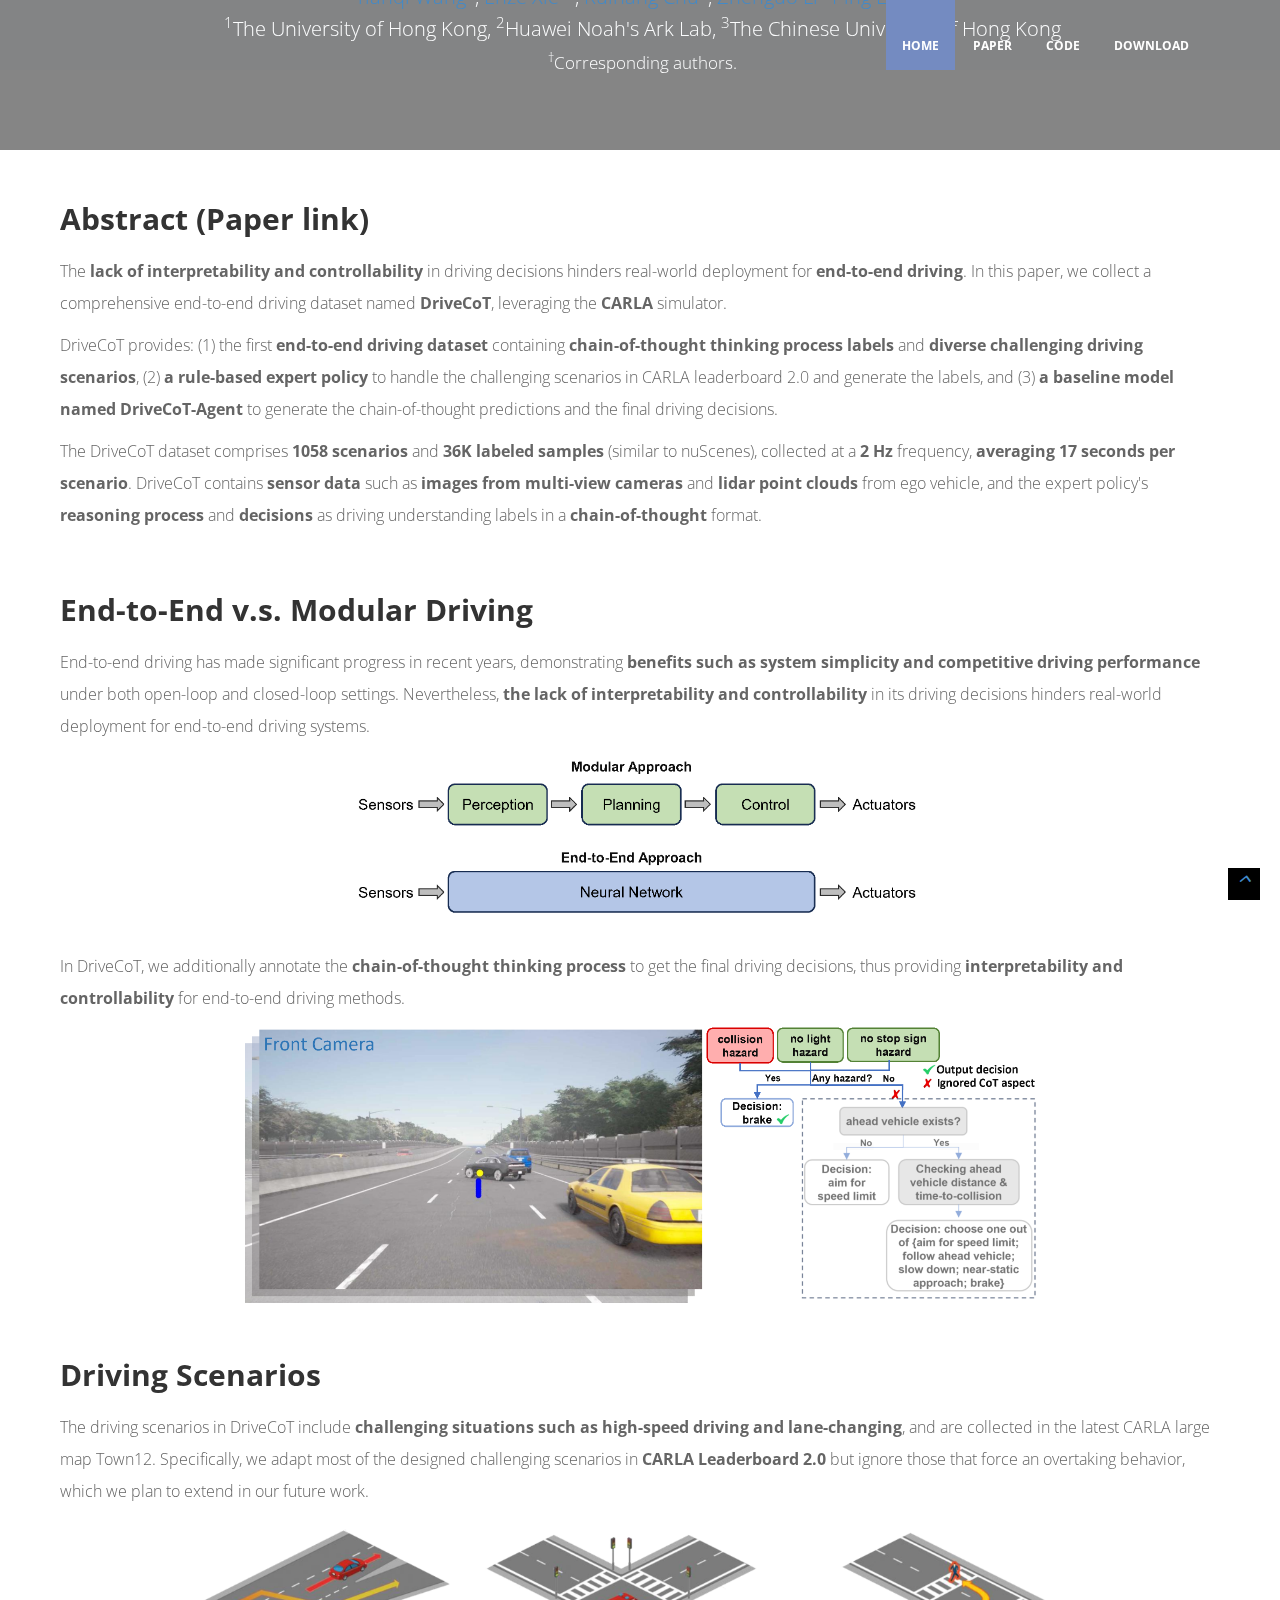
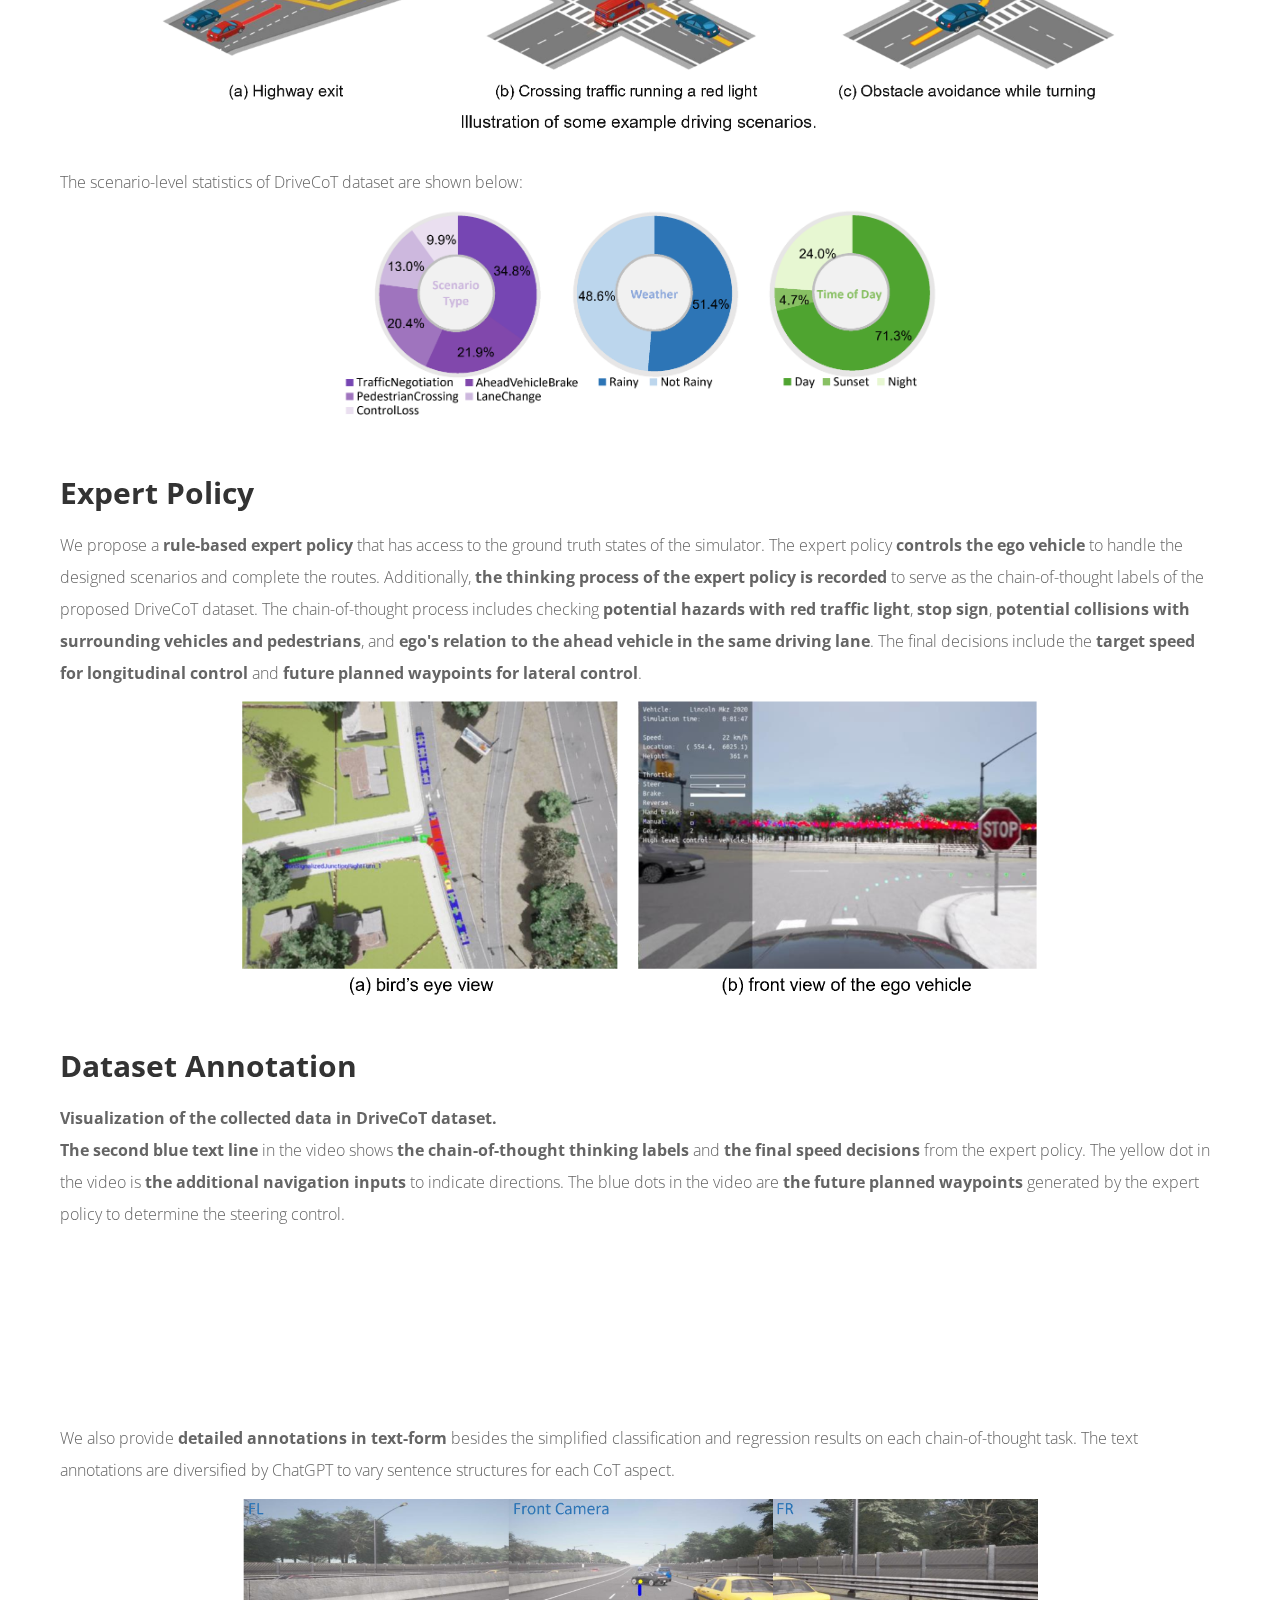
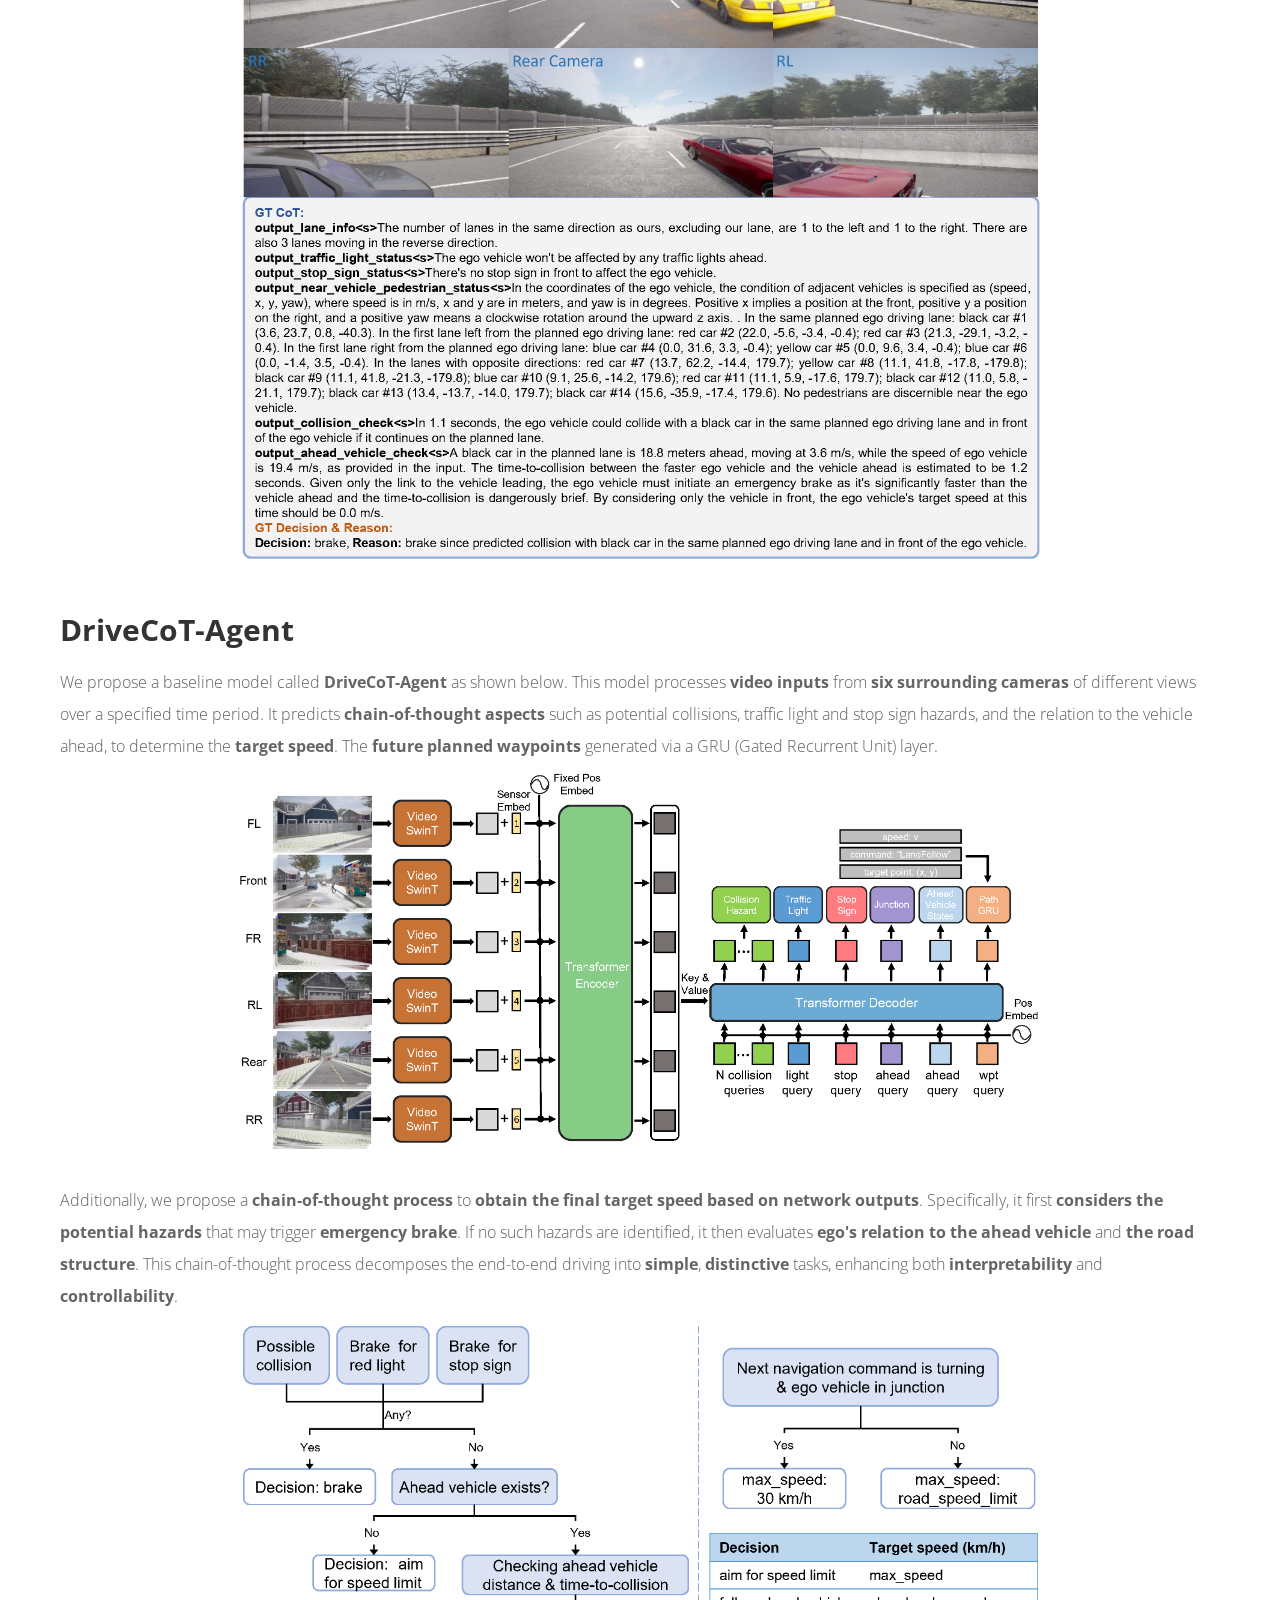
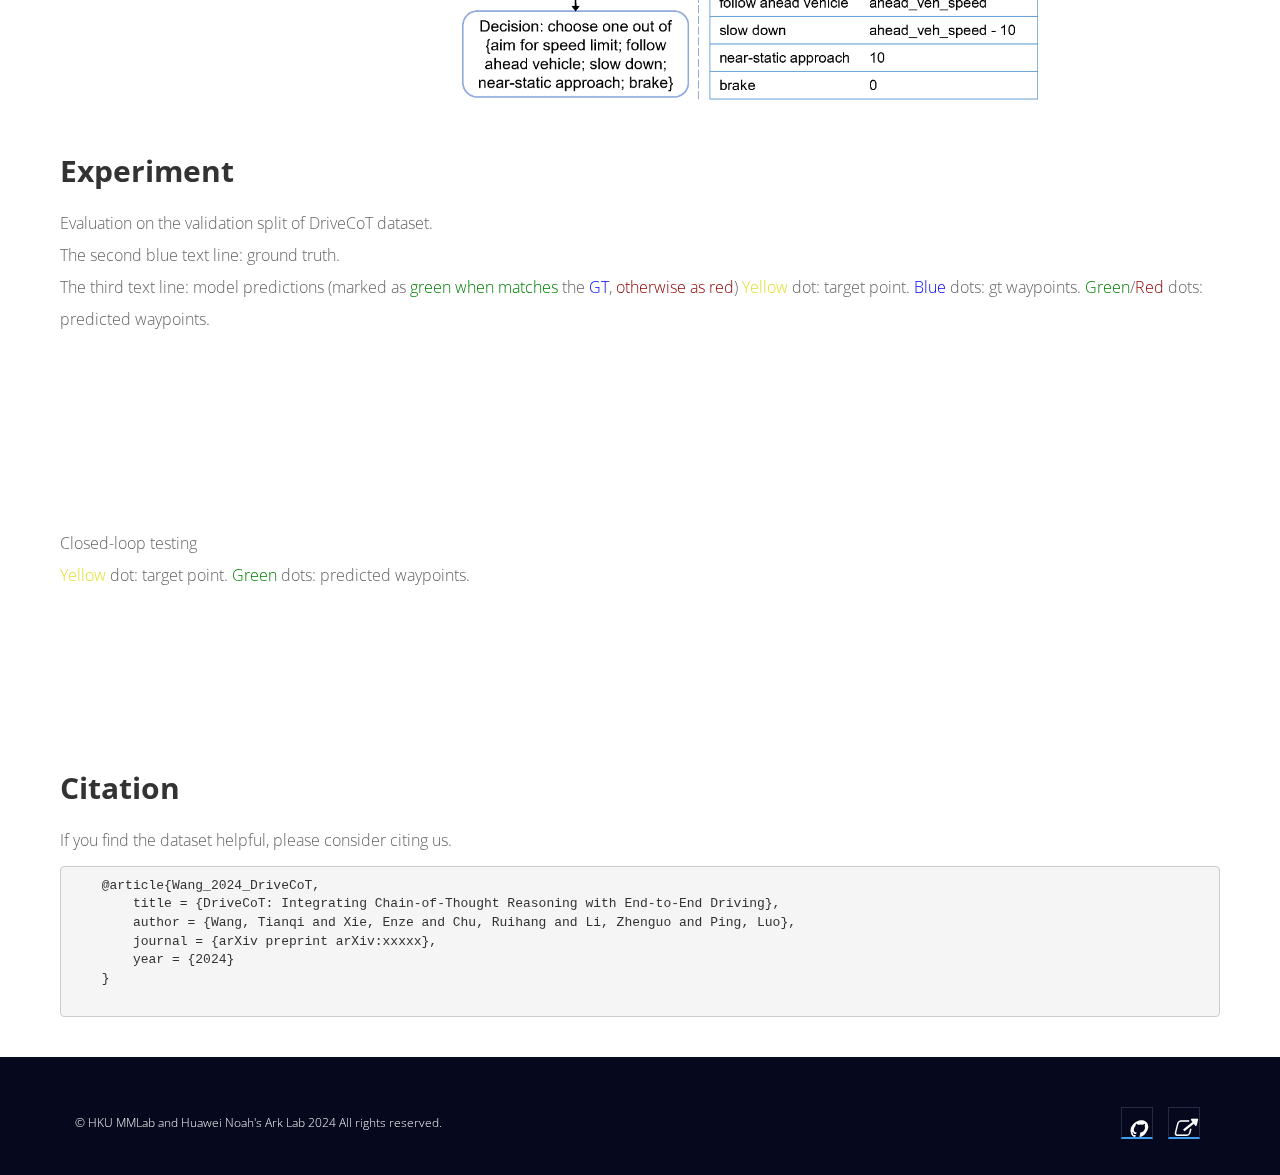
==== index.html @ 64c80f65 "website" ====
<!DOCTYPE html>

<html lang="en">

<head>
    <meta charset="utf-8">

<!--    <title>V2X-Sim</title>-->
    <title>DriveCoT</title>
    <meta content="width=device-width, initial-scale=1.0" name="viewport">
<!--    <meta content="V2X-Sim" name="description">-->
    <meta content="DriveCoT" name="description">
    <meta content="XXXXX" name="author">
    <!-- css -->
    <link href="css/bootstrap.min.css" rel="stylesheet">
    <link href="css/fancybox/jquery.fancybox.css" rel="stylesheet">
    <link href="css/jcarousel.css" rel="stylesheet">
    <link href="css/flexslider.css" rel="stylesheet">
    <link href="js/owl-carousel/owl.carousel.css" rel="stylesheet">
    <link href="css/style.css" rel="stylesheet">
    <!-- HTML5 shim, for IE6-8 support of HTML5 elements -->
    <!--[if lt IE 9]>
      <script src="http://html5shim.googlecode.com/svn/trunk/html5.js"></script>
    <![endif]-->
</head>

<style>
    .flex-caption {
        padding-bottom: 40px; /* Adjust the value as needed */
    }
    .flex-caption p, .flex-caption .author-block {
        margin-bottom: 20px; /* Adjust the value as needed */
    }
</style>

<body>
    <div class="home-page" id="wrapper">
        <!-- start header -->

        <header>
            <div class="navbar navbar-default navbar-static-top">
                <div class="container">
<!--                    <div class="navbar-header">-->
<!--                        <button class="navbar-toggle" data-target=".navbar-collapse" data-toggle="collapse" type="button"><span class="icon-bar"></span> <span class=-->
<!--                        "icon-bar"></span> <span class=-->
<!--                        "icon-bar"></span></button> <a class="navbar-brand" href="index.html"><img alt="logo" src=-->
<!--                        "img/logo-new.png" width="220" >-->
<!--                        &lt;!&ndash;<img alt="logo" src=-->
<!--                        "img/New_York_University-Logo.wine.png" width="250" ><img alt="logo" src=-->
<!--                        "img/SJTU-Logo.png" width="140">&ndash;&gt;-->
<!--                         </a>-->
<!--                    </div>-->

                    <div class="navbar-collapse collapse">
                        <ul class="nav navbar-nav">
                            <li class="active">
                                <a href="index.html">Home</a>
                            </li>
                            <li>
                                <a href="https://arxiv.org/pdf/xxxx.pdf">Paper</a>
                            </li>
                            <li>
                                <a href="https://github.com/tianqi-wang1996/xxx">Code</a>
                            </li>
                            <li>
                                <a href="download.html">Download</a>
                            </li>

                        </ul>
                    </div>
                </div>
            </div>
        </header>
        <!-- end header -->

        <section id="banner">
            <!-- Slider -->
            <div class="flexslider" id="main-slider">
                <ul class="slides">
                    <li>
                        <video loop autoplay muted class="center-full">
                            <source src="img/banner_video.mp4" type="video/mp4">
                                Your browser does not support the video tag.
                        </video>
<!--                        <div class="center-img">-->
<!--                            <img width="50" src="./img/task description.png" alt="A description of your image">-->
<!--                        </div>-->
                        <div class="flex-caption wow fadeInLeft animated" data-wow-animation-name="none">
                            <h3 style="text-transform: none; color: #cae2fc;">DriveCoT</h3>
                            <p> <b> Integrating Chain-of-Thought Reasoning with End-to-End Driving </b> </p>

                            <span class="author-block">
                                <a href="https://scholar.google.com/citations?user=RIfX6LkAAAAJ&hl" target="_blank">Tianqi Wang</a><sup>1</sup>,</span>
                            <span class="author-block">
                                <a href="https://xieenze.github.io/" target="_blank">Enze Xie</a><sup>2†</sup>,
                            </span>
                            <span class="author-block">
                                <a href="https://ruihangchu.com/" target="_blank">Ruihang Chu</a><sup>3</sup>,
                            </span>
                            <span class="author-block">
                                <a href="https://scholar.google.com/citations?user=XboZC1AAAAAJ" target="_blank">Zhenguo
                                    Li</a><sup>2</sup>
                            </span>
                            <span class="author-block">
                                <a href="http://luoping.me/" target="_blank">Ping Luo</a><sup>1†</sup>,
                            </span>
                            <br>

                            <span class="author-block"><sup>1</sup>The University of Hong Kong,</span>
                            <span class="author-block"><sup>2</sup>Huawei Noah's Ark Lab,</span>
                            <span class="author-block"><sup>3</sup>The Chinese University of Hong Kong</span>
                            <span class="eql-cntrb"><small><br><sup>†</sup>Corresponding authors.</small></span>
                        </div>
                    </li>
                </ul>
            </div>
            <!-- end slider -->
        </section>


            <div class="container">
            <div class="row">
                <div class="wow fadeInRight animated" data-wow-animation-name="none">
                    <br>
                    <h2>Abstract (<a href="https://arxiv.org/pdf/2304.01168.pdf" style="color: inherit;">Paper link</a>)</h2>
                    <p style="font-size:16px">
                        The <b>lack of interpretability and controllability</b> in driving decisions hinders real-world deployment for <b>end-to-end driving</b>.
                        In this paper, we collect a comprehensive end-to-end driving dataset named <b>DriveCoT</b>, leveraging the <b>CARLA</b> simulator.
<!--                        It contains <b>sensor data, control decisions, and chain-of-thought labels</b> to indicate the reasoning process.-->
<!--                        We utilize the <b>challenging driving scenarios</b> from the CARLA leaderboard 2.0, which involve high-speed driving and lane-changing,-->
<!--                        and propose a rule-based expert policy to control the vehicle and generate <b>ground truth labels for its reasoning process</b> across-->
<!--                        different driving aspects and the final decisions. In addition, we propose a baseline model called <b>DriveCoT-Agent</b>,-->
<!--                        trained on our dataset, to generate chain-of-thought predictions and final decisions.-->
<!--                        The trained model exhibits strong performance in both open-loop and closed-loop evaluations, demonstrating the effectiveness of our proposed dataset.-->
                    </p>
                    <p style="font-size:16px">
                        DriveCoT provides: (1) the first <b>end-to-end driving dataset</b> containing <b>chain-of-thought thinking process labels</b> and <b>diverse challenging driving scenarios</b>,
                        (2) <b>a rule-based expert policy</b> to handle the challenging scenarios in CARLA leaderboard 2.0 and generate the labels,
                        and (3) <b>a baseline model named DriveCoT-Agent</b> to generate the chain-of-thought predictions and the final driving decisions.
                    </p>

                    <p style="font-size:16px">
                    The DriveCoT dataset comprises <b>1058 scenarios</b> and <b>36K labeled samples</b> (similar to nuScenes), collected at a <b>2 Hz</b> frequency, <b>averaging 17 seconds per scenario</b>.
                    DriveCoT contains <b>sensor data</b> such as <b>images from multi-view cameras</b> and <b>lidar point clouds</b> from ego vehicle, and the expert policy's <b>reasoning process</b> and <b>decisions</b> as driving understanding labels in a <b>chain-of-thought</b> format.
                    </p>
                    <br>
                    <h2>End-to-End v.s. Modular Driving</h2>
                    <p style="font-size:16px">
<!--                        End-to-End Driving: <br>-->
<!--                        Pros: system simplicity and competitive driving performance;-->
<!--                        Cons: lack of interpretability and controllability<br>-->
<!--                        Thus hinder its real-world deployment.-->
                        End-to-end driving has made significant progress in recent years, demonstrating <b>benefits such as system simplicity
                        and competitive driving performance</b> under both open-loop and closed-loop settings.
                        Nevertheless, <b>the lack of interpretability and controllability</b> in its driving decisions hinders real-world deployment for end-to-end driving systems.
                    </p>
                    <div class="center-img">
                            <img width="700" src="./img/e2e_vs_modular.png" alt="A description of your image">
                    </div>

                    <br>
                    <p style="font-size:16px">
                        In DriveCoT, we additionally annotate the <b>chain-of-thought thinking process</b> to get the final driving decisions,
                        thus providing <b>interpretability and controllability</b> for end-to-end driving methods.
                    </p>
                    <div class="center-img">
                            <img width="800" src="./img/task description.png" alt="A description of your image">
                    </div>

                    <br>
                    <h2>Driving Scenarios</h2>
                    <p style="font-size:16px">
                        The driving scenarios in DriveCoT include <b>challenging situations such as high-speed driving and lane-changing</b>,
                        and are collected in the latest CARLA large map Town12.
                        Specifically, we adapt most of the designed challenging scenarios in <b>CARLA Leaderboard 2.0</b>
                        but ignore those that force an overtaking behavior, which we plan to extend in our future work.
                    </p>
                    <div class="center-img">
                            <img width="1000" src="./img/sceario_type.png" alt="A description of your image">
                    </div>
                    <br>
                    <p style="font-size:16px">
                        The scenario-level statistics of DriveCoT dataset are shown below:
                    </p>
                    <div class="center-img">
                            <img width="600" src="./img/stats_scene.png" alt="A description of your image">
                    </div>

                    <br>
                    <h2>Expert Policy</h2>
                    <p style="font-size:16px">
                        We propose a <b>rule-based expert policy</b> that has access to the ground truth states of the simulator.
                        The expert policy <b>controls the ego vehicle</b> to handle the designed scenarios and complete the routes.
                        Additionally, <b>the thinking process of the expert policy is recorded</b> to serve as the chain-of-thought labels of
                        the proposed DriveCoT dataset. The chain-of-thought process includes checking <b>potential hazards with red traffic light</b>, <b>stop sign</b>,
                        <b>potential collisions with surrounding vehicles and pedestrians</b>, and <b>ego's relation to the ahead vehicle in the same driving lane</b>.
                        The final decisions include the <b>target speed for longitudinal control</b> and <b>future planned waypoints for lateral control</b>.
                    </p>
                    <div class="center-img">
                            <img width="800" src="./img/supple_expert_collision.png" alt="A description of your image">
                    </div>

                    <br>
                    <h2>Dataset Annotation</h2>
                    <p style="font-size:16px">
                        <b>Visualization of the collected data in DriveCoT dataset.</b>
                        <br>
                        <b>The second blue text line</b> in the video shows <b>the chain-of-thought thinking labels</b> and <b>the final speed decisions</b> from the expert policy.
                        The yellow dot in the video is <b>the additional navigation inputs</b> to indicate directions.
                        The blue dots in the  video are <b>the future planned waypoints</b> generated by the expert policy to determine the steering control.
                    </p>
                    <video loop autoplay muted class="center-full" style="width: 90%;">
                            <source src="img/expert_policy_vis.mp4" type="video/mp4">
                                Your browser does not support the video tag.
                    </video>
                    <br>
                    <p style="font-size:16px">
                        We also provide <b>detailed annotations in text-form</b> besides the simplified classification and regression results on each chain-of-thought task.
                        The text annotations are diversified by ChatGPT to vary sentence structures for each CoT aspect.
                    </p>
                    <div class="center-img">
                            <img width="800" src="./img/supple_text_annotation_full.png" alt="A description of your image">
                    </div>

                    <br>
                    <h2>DriveCoT-Agent</h2>
                    <p style="font-size:16px">
                        We propose a baseline model called <b>DriveCoT-Agent</b> as shown below.
                        This model processes <b>video inputs</b> from <b>six surrounding cameras</b> of different views over a specified time period.
                        It predicts <b>chain-of-thought aspects</b> such as potential collisions, traffic light and stop sign hazards,
                        and the relation to the vehicle ahead, to determine the <b>target speed</b>. The <b>future planned waypoints</b> generated via a GRU (Gated Recurrent Unit) layer.
                    </p>
                    <div class="center-img">
                            <img width="800" src="./img/model.png" alt="A description of your image">
                    </div>
                    <br>
                    <p style="font-size:16px">
                        Additionally, we propose a <b>chain-of-thought process</b> to <b>obtain the final target speed based on network outputs</b>.
                        Specifically, it first <b>considers the potential hazards</b> that may trigger <b>emergency brake</b>.
                        If no such hazards are identified, it then evaluates <b>ego's relation to the ahead vehicle</b> and <b>the road structure</b>.
                        This chain-of-thought process decomposes the end-to-end driving into <b>simple</b>, <b>distinctive</b> tasks, enhancing both
                        <b>interpretability</b> and <b>controllability</b>.
                    </p>
                    <div class="center-img">
                            <img width="800" src="./img/CoT.png" alt="A description of your image">
                    </div>

                    <br>
                    <h2>Experiment</h2>
                    <p style="font-size:16px">
                        Evaluation on the validation split of DriveCoT dataset.<br>
                        The second blue text line: ground truth.<br>
                        The third text line: model predictions (marked as <span style="color: green;">green when matches</span>
                        the <span style="color: blue;">GT</span>, <span style="color: darkred;">otherwise as red</span>)
                        <span style="color: #e3e032;">Yellow</span> dot: target point. <span style="color: blue;">Blue</span> dots: gt waypoints.
                        <span style="color: green;">Green</span>/<span style="color: darkred;">Red</span> dots: predicted waypoints.
                    </p>
                    <video loop autoplay muted class="center-full" style="width: 90%;">
                            <source src="img/open_loop.mp4" type="video/mp4">
                                Your browser does not support the video tag.
                    </video>
                    <br>
                    <p style="font-size:16px">
                        Closed-loop testing <br>
                        <span style="color: #e3e032;">Yellow</span> dot: target point. <span style="color: green;">Green</span> dots: predicted waypoints.
                    </p>
                    <video loop autoplay muted class="center-full" style="width: 95%;">
                            <source width="400" src="img/closed_loop.mp4" type="video/mp4">
                                Your browser does not support the video tag.
                    </video>



                
                    <h2>Citation</h2>
                    <p style="font-size:16px"> If you find the dataset helpful, please consider citing us.</p>
                    <pre>
    @article{Wang_2024_DriveCoT,
        title = {DriveCoT: Integrating Chain-of-Thought Reasoning with End-to-End Driving},
        author = {Wang, Tianqi and Xie, Enze and Chu, Ruihang and Li, Zhenguo and Ping, Luo},
        journal = {arXiv preprint arXiv:xxxxx},
        year = {2024}
    }
                    </pre>

                </div>
                </div>
            </div>


<!--        <section class="hero-text">-->
<!--                <div class="container">-->
<!--                    <div class="row">-->
<!--                        <div class="about wow fadeInRight animated">-->
<!--                            <h2 style="color: white;">Motion Showcase</h2>-->
<!--                            <div class="center-img">-->
<!--                                <img width="1200" src="./img/motion_case/motion_case1.jpg" alt="A description of your image">-->
<!--                        </div>-->
<!--                        </div>-->

<!--                    </div>-->
<!--                </div>-->
<!--        </section>-->



        </div>





    <footer>
        <div id="sub-footer">
            <div class="container">
                <div class="row">
                    <div class="col-lg-6">
                        <div class="copyright">
                            <p><span>&copy; HKU MMLab and Huawei Noah's Ark Lab 2024 All rights reserved.
                                </span> </p>
                        </div>
                    </div>


                    <div class="col-lg-6">
                        <ul class="social-network">
                            <li>
                                <a class="fa fa-github" data-placement="top" href="https://github.com/tianqi-wang1996/DriveCoT/" style="font-style: italic" title="GitHub">
                                </a>
                            </li>
                            <li>
                                <a class="fa fa-external-link" data-placement="top" href="http://luoping.me/" style="font-style: italic" title="Lab Website"></a>
                            </li>

                        </ul>
                    </div>
                </div>
            </div>
        </div>
    </footer>


    <a class="scrollup fa fa-angle-up active" href="#" style="font-style: italic"></a>
    <!-- javascript
    ================================================== -->
    <!-- Placed at the end of the document so the pages load faster -->
    <script src="js/jquery.js"></script>
    <script src="js/jquery.easing.1.3.js"></script>
    <script src="js/bootstrap.min.js"></script>
    <script src="js/jquery.fancybox.pack.js"></script>
    <script src="js/jquery.fancybox-media.js"></script>
    <script src="js/portfolio/jquery.quicksand.js"></script>
    <script src="js/portfolio/setting.js"></script>
    <script src="js/jquery.flexslider.js"></script>
    <script src="js/animate.js"></script>
    <script src="js/custom.js"></script>
    <script src="js/owl-carousel/owl.carousel.js"></script>
</body>

</html>
---- css/jcarousel.css ----
No Content: https://github.com/DriveCoT/DriveCoT.github.io/css/jcarousel.css
---- css/style.css ----
/*
Author URI: http://webthemez.com/
Note: Licence under Creative Commons Attribution 3.0  
-------------------------------------------------------*/

@import url('http://fonts.googleapis.com/css?family=Noto+Serif:400,400italic,700|Open+Sans:400,600,700');
@import url('font-awesome.css');
@import url('animate.css');
body {
    font-family: 'Open Sans', Arial, sans-serif;
    font-size: 20px;
    font-weight: 300;
    line-height: 1.6em;
    color: #656565;
}

:root {
  --bkg-color: #748BC1; /* define variable */
}
/*:root {*/
/*  --bkg-color: var(--bkg-color); !* define variable *!*/
/*}*/

a:active {
    outline: 0;
}

.clear {
    clear: both;
}

h1,
h2,
h3,
h4,
h5,
h6 {
    font-family: 'Open Sans', Arial, sans-serif;
    font-weight: 700;
    line-height: 1.1em;
    color: #333;
    margin-bottom: 20px;
}

.container {
    padding: 0 20px 0 20px;
    position: relative;
}

#wrapper {
    width: 100%;
    margin: 0;
    padding: 0;
}

.row,
.row-fluid {
    margin-bottom: 30px;
}

.row .row,
.row-fluid .row-fluid {
    margin-bottom: 30px;
}

.row.nomargin,
.row-fluid.nomargin {
    margin-bottom: 0;
}

.row.first-row {
  margin-bottom: 40px; /* Increase the margin as needed */
}

.row.nomargin.align-items-center {
  display: flex !important;
  align-items: center !important;
  justify-content: center !important;
}

img.img-polaroid {
    margin: 0 0 20px 0;
}

.img-box {
    max-width: 100%;
}

.limiter {
    width: 100%;
    margin: 0 auto;
}

.container-table100 {
    width: 100%;
    min-height: 0vh;
    /*background: #c850c0;
background: -webkit-linear-gradient(45deg, #4158d0, #c850c0);
background: -o-linear-gradient(45deg, #4158d0, #c850c0);
background: -moz-linear-gradient(45deg, #4158d0, #c850c0);
background: linear-gradient(45deg, #4158d0, #c850c0);*/
    display: -webkit-box;
    display: -webkit-flex;
    display: -moz-box;
    display: -ms-flexbox;
    display: flex;
    align-items: center;
    justify-content: center;
    flex-wrap: wrap;
    padding: 33px 30px;
}

.wrap-table100 {
    width: 1170px;
}

table {
    border-spacing: 1;
    border-collapse: collapse;
    background: white;
    border-radius: 10px;
    overflow: hidden;
    width: 100%;
    margin: 0 auto;
    position: relative;
}

table * {
    position: relative;
}

table td,
table th {
    padding-left: 8px;
}

table thead tr {
    height: 60px;
    background: #06091D;
}

table tbody tr {
    height: 50px;
}

table tbody tr:last-child {
    border: 0;
}

table td,
table th {
    text-align: left;
}

table td.l,
table th.l {
    text-align: right;
}

table td.c,
table th.c {
    text-align: center;
}

table td.r,
table th.r {
    text-align: center;
}

.table100-head th {
    font-family: OpenSans-Regular;
    font-size: 18px;
    color: #fff;
    line-height: 1.2;
    font-weight: unset;
}

tbody tr:nth-child(even) {
    background-color: #f5f5f5;
}

tbody tr {
    font-family: OpenSans-Regular;
    font-size: 15px;
    color: #808080;
    line-height: 1.2;
    font-weight: unset;
}

tbody tr:hover {
    color: #555555;
    background-color: #f5f5f5;
    cursor: pointer;
}

.column1 {
    width: 260px;
    padding-left: 40px;
}

.column2 {
    width: 160px;
}

.column3 {
    width: 245px;
}

.column4 {
    width: 110px;
    text-align: right;
}

.column5 {
    width: 170px;
    text-align: right;
}

.column6 {
    width: 222px;
    text-align: right;
    padding-right: 62px;
}

figcaption {
    background-color: white;
    color: black;
    font-style: italic;
    font-size: 16px;
    padding: 2px;
    text-align: center;
}

.image {
    display: block;
    width: 100%;
    height: auto;
}

/*.frame {*/
/*    height: 120px;*/
/*    !*can be anything*!*/
/*    width: 120px;*/
/*    !*can be anything*!*/
/*    display: inline-block;*/
/*    vertical-align: top;*/
/*    !*not required*!*/
/*    position: relative;*/
/*}*/
.frame {
    height: 110px;
    /*can be anything*/
    width: 110px;
    /*can be anything*/
    display: inline-block;
    vertical-align: top;
    /*not required*/
    position: relative;
}

.frame-s {
    height: 180px;
    /*can be anything*/
    width: 180px;
    /*can be anything*/
    display: inline-block;
    vertical-align: top;
    /*not required*/
    position: relative;
    object-fit: contain;
}

.frame-r {
    height: 180px;
    /*height: 155px;*/
    /*can be anything*/
    width: 275px;
    /*can be anything*/
    display: inline-block;
    vertical-align: top;
    /*not required*/
    position: relative;
}

/*.frame-r2 {*/
/*    !*height: 180px;*!*/
/*    height: 155px;*/
/*    !*can be anything*!*/
/*    width: 275px;*/
/*    !*can be anything*!*/
/*    display: inline-block;*/
/*    vertical-align: top;*/
/*    !*not required*!*/
/*    position: relative;*/
/*}*/

.frame-r2 {
    /*height: 180px;*/
    height: 171px;
    /*can be anything*/
    width: 303px;
    /*can be anything*/
    display: inline-block;
    vertical-align: top;
    /*not required*/
    position: relative;
}

.frame-l {
    height: 160px;
    /*can be anything*/
    width: 203px;
    /*can be anything*/
    display: inline-block;
    vertical-align: top;
    /*not required*/
    position: relative;
}

.frame-h {
    height: 160px;
    /*can be anything*/
    width: 160px;
    /*can be anything*/
    display: inline-block;
    vertical-align: top;
    /*not required*/
    position: relative;
}

.frame div {
    position: absolute;
    bottom: 0;
    right: 0;
    background: black;
    color: white;
    /*margin-bottom: 0px;*/
    margin-bottom: 0px;
    font-family: sans-serif;
    font-size: 16px;
    opacity: 0;
    visibility: hidden;
    -webkit-transition: visibility 0s, opacity 0.5s linear;
    transition: visibility 0s, opacity 0.5s linear;
}

.frame-l div {
    position: absolute;
    bottom: 0;
    right: 0;
    background: black;
    color: white;
    margin-bottom: 0px;
    font-family: sans-serif;
    font-size: 16px;
    opacity: 0;
    visibility: hidden;
    -webkit-transition: visibility 0s, opacity 0.5s linear;
    transition: visibility 0s, opacity 0.5s linear;
}

.frame-r div {
    position: absolute;
    bottom: 0;
    right: 0;
    background: black;
    color: white;
    /*margin-bottom: 0px;*/
    margin-bottom: 0px;
    font-family: sans-serif;
    font-size: 16px;
    opacity: 0;
    visibility: hidden;
    -webkit-transition: visibility 0s, opacity 0.5s linear;
    transition: visibility 0s, opacity 0.5s linear;
}

.frame-r2 div {
    position: absolute;
    bottom: 0;
    right: 0;
    background: black;
    color: white;
    /*margin-bottom: 0px;*/
    margin-bottom: 0px;
    font-family: sans-serif;
    font-size: 16px;
    opacity: 0;
    visibility: hidden;
    -webkit-transition: visibility 0s, opacity 0.5s linear;
    transition: visibility 0s, opacity 0.5s linear;
}

.frame-h div {
    position: absolute;
    bottom: 0;
    right: 0;
    background: black;
    color: white;
    margin-bottom: 0px;
    font-family: sans-serif;
    font-size: 16px;
    opacity: 0;
    visibility: hidden;
    -webkit-transition: visibility 0s, opacity 0.5s linear;
    transition: visibility 0s, opacity 0.5s linear;
}

/* Hover on Parent Container */

.frame:hover,
.frame-r:hover {
    cursor: pointer;
}

.frame-r2:hover {
    cursor: pointer;
}

/* Hover on Parent Container */

.frame-l:hover {
    cursor: pointer;
}

.frame-h:hover {
    cursor: pointer;
}

.frame span {
    font-family: arial, sans-serif;
    position: absolute;
    bottom: 0;
    left: 0;
    right: 0;
    text-align: center;
    color: white;
    background: rgba(0, 0, 0, 0.4);
    font-size: 16px;
}

.frame:hover div {
    width: 120px;
    text-align: center;
    height: 30px;
    font-size: 14px;
    /*padding: 1px 1px 1px 1px;*/
    visibility: visible;
    opacity: 0.6;
}

.frame-l:hover div {
    width: 203px;
    text-align: center;
    height: 30px;
    visibility: visible;
    font-size: 14px;
    opacity: 0.6;
    /*bottom: 22.5px;*/
    /*bottom: 0px;*/
    border-bottom-left-radius: 10px;
    border-bottom-right-radius: 10px;
}

.frame-h:hover div {
    width: 160px;
    text-align: center;
    height: 30px;
    font-size: 14px;
    visibility: visible;
    opacity: 0.6;
    bottom: 0px;
    border-bottom-left-radius: 10px;
    border-bottom-right-radius: 10px;
}

.frame-r:hover div {
    width: 275px;
    text-align: center;
    height: 30px;
    font-size: 14px;
    visibility: visible;
    opacity: 0.6;
    /*bottom: 12.5px;*/
    border-bottom-left-radius: 10px;
    border-bottom-right-radius: 10px;
}

.frame-r2:hover div {
    width: 303px;
    text-align: center;
    height: 30px;
    font-size: 14px;
    visibility: visible;
    opacity: 0.6;
    /*bottom: 12.5px;*/
    border-bottom-left-radius: 10px;
    border-bottom-right-radius: 10px;
}

.img-valign {
    max-height: 100%;
    max-width: 100%;
    width: auto;
    height: auto;
    position: absolute;
    top: 0;
    bottom: 0;
    left: 0;
    right: 0;
    margin: auto;
}

.img-valign-shadow {
    max-height: 100%;
    max-width: 100%;
    width: auto;
    height: auto;
    position: absolute;
    top: 0;
    bottom: 0;
    left: 0;
    right: 0;
    margin: auto;
    box-shadow: 0 0 20px #ccc;
    border-radius: 10px;
}

ul.no-bullets {
    list-style-type: none;
    /* Remove bullets */
    padding: 0;
    /* Remove padding */
    margin: 0;
    /* Remove margins */
}

/* Three image containers (use 25% for four, and 50% for two, etc) */

.column {
    float: left;
    width: 25.00%;
    padding: 20px;
}

.column-big {
    float: left;
    width: 33.33%;
    padding: 20px;
}

.column-center {
    display: inline-block;
    text-align: center;
    width: 25%;
    padding: 20px;
    box-sizing: border-box;
}

.column-one {
    float: top;
    width: 80%;
    padding: 0px;
}

.column-three {
    float: left;
    width: 33.33%;
    padding: 0px;
}

/* Four image containers (use 25% for four, and 50% for two, etc) */

.column-four {
    float: left;
    width: 25%;
    padding: 0px;
    /*added*/
}

.column-five {
    float: left;
    width: 20%;
    padding: 0px;
}

/* Two image containers (use 25% for four, and 50% for two, etc) */

.column-two {
    float: left;
    width: 50%;
    height: 160px;
    /*width: 275px;*/
    padding: 0px;
}

.column-large {
    float: left;
    width: 70%;
    padding: 0px;
}

/*.column-two {*/
/*    display: inline-block;*/
/*    text-align: center;*/
/*    width: 40%;*/
/*    padding: 0px;*/
/*}*/

.center {
    display: block;
    margin-left: auto;
    margin-right: auto;
    width: 50%;
}

.center-eight {
    display: block;
    margin-left: auto;
    margin-right: auto;
    width: 80%;
}

.center-full {
    display: block;
    margin-left: auto;
    margin-right: auto;
    width: 100%;
}

/* Clear floats after image containers */

.row::after {
    content: "";
    clear: both;
    display: table;
    /*added to center align*/
    justify-content: center;
}

.center-video {
  text-align: center;
  /*  */
  max-width: 100%;
  display: flex;
  justify-content: center;
}

.center-img {
  text-align: center;

}


.column-new {
    float: left;
    width: 50%;
}

/* Clear floats after the columns */

.row:after {
    content: "";
    display: table;
    clear: both;
}

/*  Header
==================================== */

header .navbar {
    margin-bottom: 0;
}

.navbar-default {
    border: none;
}

.navbar-brand {
    /*color: #222;*/
    color: var(--bkg-color);
    text-transform: uppercase;
    font-size: 24px;
    font-weight: 700;
    line-height: 1em;
    letter-spacing: -1px;
    margin-top: 20px;
    padding: 0 0 0 15px;
}

.navbar-default .navbar-brand {
    /*color: var(--bkg-color);*/
    color: var(--bkg-color);
}

header .navbar-collapse ul.navbar-nav {
    float: right;
    margin-right: 0;
}

header .navbar {
    min-height: 70px;
    padding: 18px 0;
    background: rgba(0, 0, 0, 0.28);
}

.home-page header .navbar-default {
    background: rgba(0, 50, 142, 0.01);
    position: absolute;
    width: 100%;
}

header .nav li a:hover,
header .nav li a:focus,
header .nav li.active a,
header .nav li.active a:hover,
header .nav li a.dropdown-toggle:hover,
header .nav li a.dropdown-toggle:focus,
header .nav li.active ul.dropdown-menu li a:hover,
header .nav li.active ul.dropdown-menu li.active a {
    -webkit-transition: all .3s ease;
    -moz-transition: all .3s ease;
    -ms-transition: all .3s ease;
    -o-transition: all .3s ease;
    transition: all .3s ease;
}

header .navbar-default .navbar-nav>.open>a,
header .navbar-default .navbar-nav>.open>a:hover,
header .navbar-default .navbar-nav>.open>a:focus {
    -webkit-transition: all .3s ease;
    -moz-transition: all .3s ease;
    -ms-transition: all .3s ease;
    -o-transition: all .3s ease;
    transition: all .3s ease;
}

header .navbar {
    min-height: 70px;
    padding: 0;
}

header .navbar-nav>li {
    padding-bottom: 0;
    padding-top: 0;
}

header .navbar-nav>li>a {
    padding-bottom: 6px;
    padding-top: 5px;
    margin-left: 2px;
    line-height: 30px;
    font-weight: 700;
    -webkit-transition: all .3s ease;
    -moz-transition: all .3s ease;
    -ms-transition: all .3s ease;
    -o-transition: all .3s ease;
    transition: all .3s ease;
}

.dropdown-menu li a:hover {
    color: #fff !important;
}

header .nav .caret {
    border-bottom-color: #f5f5f5;
    border-top-color: #f5f5f5;
}

.navbar-default .navbar-nav>.active>a,
.navbar-default .navbar-nav>.active>a:hover,
.navbar-default .navbar-nav>.active>a:focus {
    background-color: #fff;
}

.navbar-default .navbar-nav>.open>a,
.navbar-default .navbar-nav>.open>a:hover,
.navbar-default .navbar-nav>.open>a:focus {
    background-color: #fff;
}

.dropdown-menu {
    box-shadow: none;
    border-radius: 0;
    border: none;
}

.dropdown-menu li:last-child {
    padding-bottom: 0 !important;
    margin-bottom: 0;
}

header .nav li .dropdown-menu {
    padding: 0;
}

header .nav li .dropdown-menu li a {
    line-height: 28px;
    padding: 3px 12px;
}

/* --- menu --- */

header .navigation {
    float: right;
}

header ul.nav li {
    border: none;
    margin: 0;
}

header ul.nav li a {
    font-size: 12px;
    border: none;
    font-weight: 700;
    text-transform: uppercase;
}

header ul.nav li ul li a {
    font-size: 12px;
    border: none;
    font-weight: 300;
    text-transform: uppercase;
}

.navbar .nav>li>a {
    color: #FFF;
    text-shadow: none;
    border: 1px solid rgba(255, 255, 255, 0) !important;
    padding: 30px 15px 8px;
}

.navbar .nav a:hover {
    background: none;
}

.navbar .nav>.active>a,
.navbar .nav>.active>a:hover {
    background: none;
    font-weight: 700;
}

.navbar .nav>.active>a:active,
.navbar .nav>.active>a:focus {
    background: none;
    outline: 0;
    font-weight: 700;
}

.navbar .nav li .dropdown-menu {
    z-index: 2000;
}

header ul.nav li ul {
    margin-top: 1px;
}

header ul.nav li ul li ul {
    margin: 1px 0 0 1px;
}

.dropdown-menu .dropdown i {
    position: absolute;
    right: 0;
    margin-top: 3px;
    padding-left: 20px;
}

.navbar .nav>li>.dropdown-menu:before {
    display: inline-block;
    border-right: none;
    border-bottom: none;
    border-left: none;
    border-bottom-color: none;
    content: none;
}

.navbar-default .navbar-nav>.active>a,
.navbar-default .navbar-nav>.active>a:hover,
.navbar-default .navbar-nav>.active>a:focus {
    color: #FFFFFF;
    /*color to change*/
    /*background: var(--bkg-color);*/
    background: var(--bkg-color);
}

.navbar-default .navbar-nav>li>a:hover,
.navbar-default .navbar-nav>li>a:focus {
    /*color to change*/
    /*color: var(--bkg-color);*/
    color: var(--bkg-color);
    background-color: transparent;
}

ul.nav li.dropdown a {
    z-index: 1000;
    display: block;
}

select.selectmenu {
    display: none;
}

.pageTitle {
    color: #fff;
    margin: 30px 0 3px;
    display: inline-block;
}

#banner {
    width: 100%;
    background: #000;
    position: relative;
    margin: 0;
    padding: 0;
}

/*  Sliders
==================================== */

/* --- flexslider --- */

#main-slider:before {
    content: '';
    width: 100%;
    height: 100%;
    background: rgba(0, 0, 0, 0.48);
    z-index: 1;
    position: absolute;
}

.flex-direction-nav a {
    display: none;
}

.flexslider {
    padding: 0;
    background: #fff;
    position: relative;
    zoom: 1;
}

.flex-direction-nav .flex-prev {
    left: 0px;
}

.flex-direction-nav .flex-next {
    right: 0px;
}

.flex-caption {
    zoom: 1;
    /*bottom: 198px;*/
    bottom: 100px;
    background-color: transparent;
    /*background: rgba(255, 0, 0, .8);*/
    color: #fff;
    margin: 0;
    padding: 25px 25px 25px 30px;
    position: absolute;
    left: 0;
    text-align: center;
    margin: 0 auto;
    right: 0px;
    display: inline-block;
    bottom: 21%;
}

.flex-caption h3 {
    /*color to change*/
    /*color: var(--bkg-color);*/
    color: var(--bkg-color);
    letter-spacing: 1px;
    margin-bottom: 8px;
    text-transform: uppercase;
    font-size: 120px;
    text-shadow: 2px 2px 5px #000000;
    ;
}

.flex-caption p {
    margin: 12px 0 18px;
    font-size: 40px;
    text-shadow: 2px 2px 5px #000000;
    ;
}



.skill-home {
    margin-bottom: 50px;
}

.tab {
    text-indent: 40px
}

.c1 {
    border: #ed5441 1px solid;
    background: #ed5441;
}

.c2 {
    border: #a477bf 1px solid;
    background: #a477bf;
}

.c3 {
    border: #57068c 1px solid;
    background: var(--bkg-color);
}

.c4 {
    border: #57068c 1px solid;
    background: var(--bkg-color);
}

.skill-home .icons {
    padding: 30px 0 0 0;
    width: 94px;
    height: 94px;
    color: #fff;
    font-size: 42px;
    font-size: 38px;
    text-align: center;
    -ms-border-radius: 50%;
    -moz-border-radius: 50%;
    -webkit-border-radius: 50%;
    border-radius: 0;
    display: inline-table;
    border: 1px solid #E5E5E5;
    background: transparent;
    color: var(--bkg-color);
    border-bottom: 4px solid var(--bkg-color);
    font-style: normal !important;
}

.skill-home h2 {
    padding-top: 20px;
    font-size: 36px;
    font-weight: 700;
}

.testimonial-solid {
    padding: 50px 0 60px 0;
    margin: 0 0 0 0;
    background: #F0F0F0;
    text-align: center;
}

.testi-icon-area {
    text-align: center;
    position: absolute;
    top: -84px;
    margin: 0 auto;
    width: 100%;
}

.testi-icon-area .quote {
    padding: 15px 0 0 0;
    margin: 0 0 0 0;
    background: #ffffff;
    text-align: center;
    color: var(--bkg-color);
    display: inline-table;
    width: 70px;
    height: 70px;
    -ms-border-radius: 50%;
    -moz-border-radius: 50%;
    -webkit-border-radius: 50%;
    border-radius: 50%;
    font-size: 42px;
    border: 1px solid var(--bkg-color);
    display: none;
}

.testi-icon-area .carousel-inner {
    margin: 20px 0;
}

.carousel-indicators {
    bottom: -30px;
}

.text-center img {
    margin: auto;
    width: 100%;
}

.aboutUs {
    padding: 40px 0;
    background: #F2F2F2;
}

img.img-center {
    margin: 0 auto;
    display: block;
    max-width: 100%;
}

/* Testimonial
----------------------------------*/

.testimonial-area {
    padding: 0 0 0 0;
    margin: 0;
    background: url(../img/low-poly01.jpg) fixed center center;
    background-size: cover;
    -webkit-background-size: cover;
    -moz-background-size: cover;
    -ms-background-size: cover;
}

.testimonial-solid p {
    color: #000000;
    font-size: 16px;
    line-height: 30px;
    font-style: italic;
}

section.hero-text {
    /*color to change*/
    /*background: var(--bkg-color);*/
    background: var(--bkg-color);
    padding: 50px 0 50px 0;
    color: #fff;
}

section.hero-text h1 {
    color: #fff;
}

/* Clients
------------------------------------ */

#clients {
    padding: 0;
}

#clients .client .img {
    height: 76px;
    width: 138px;
    cursor: pointer;
    -webkit-transition: box-shadow .1s linear;
    -moz-transition: box-shadow .1s linear;
    transition: box-shadow .1s linear;
}

#clients .client .img:hover {
    cursor: pointer;
    /*box-shadow: 0px 0px 2px 0px rgb(155, 155, 155);*/
    border-radius: 8px;
}

#clients .client .client1 {
    background: url("../img/client1.png") 0 -75px;
}

#clients .client .client1:hover {
    background-position: 1px 0px;
}

#clients .client .client2 {
    background: url("../img/client2.png") 0 -75px;
}

#clients .client .client2:hover {
    background-position: -1px 0px;
}

#clients .client .client3 {
    background: url("../img/client3.png") 0 -76px;
}

#clients .client .client3:hover {
    background-position: 0px 0px;
}

/* Content
==================================== */

#content {
    position: relative;
    background: #fff;
    padding: 50px 0 0px 0;
}

#content img {
    max-width: 100%;
    height: auto;
    display: inline-table;
    border: 1px solid #C8C8C8;
    background: transparent;
    /*color: var(--bkg-color);*/
    /*border-bottom: 3px solid var(--bkg-color);*/
    color: var(--bkg-color);
    border-bottom: 3px solid var(--bkg-color);
}

.cta-text {
    text-align: center;
    margin-top: 10px;
}

.big-cta .cta {
    margin-top: 10px;
}

.box {
    width: 100%;
}

.box-gray {
    background: #f8f8f8;
    padding: 20px 20px 30px;
}

.box-gray h4,
.box-gray i {
    margin-bottom: 20px;
}

.box-bottom {
    padding: 20px 0;
    text-align: center;
}

.box-bottom a {
    color: #fff;
    font-weight: 700;
}

.box-bottom a:hover {
    color: #eee;
    text-decoration: none;
}

/* Bottom
==================================== */

#bottom {
    background: #fcfcfc;
    padding: 50px 0 0;
}

/* twitter */

#twitter-wrapper {
    text-align: center;
    width: 70%;
    margin: 0 auto;
}

#twitter em {
    font-style: normal;
    font-size: 13px;
}

#twitter em.twitterTime a {
    font-weight: 600;
}

#twitter ul {
    padding: 0;
    list-style: none;
}

#twitter ul li {
    font-size: 20px;
    line-height: 1.6em;
    font-weight: 300;
    margin-bottom: 20px;
    position: relative;
    word-break: break-word;
}

/* page headline
==================================== */

#inner-headline {
    /*color to change*/
    /*background: var(--bkg-color);*/
    background: var(--bkg-color);
    position: relative;
    margin: 0;
    padding: 0;
    color: var(--bkg-color);
}

#inner-headline h2.pageTitle {
    color: #FFFFFF;
    padding: 5px 0;
    display: block;
}

/* --- breadcrumbs --- */

#inner-headline ul.breadcrumb {
    margin: 40px 0;
    float: left;
}

#inner-headline ul.breadcrumb li {
    margin-bottom: 0;
    padding-bottom: 0;
}

#inner-headline ul.breadcrumb li {
    font-size: 13px;
    color: #fff;
}

#inner-headline ul.breadcrumb li i {
    color: #dedede;
}

#inner-headline ul.breadcrumb li a {
    color: #fff;
}

ul.breadcrumb li a:hover {
    text-decoration: none;
}

/*-------Contact---------*/

.contact input {
    background: #fff;
    border: solid 1px #ddd;
    color: #000;
    padding: 15px 30px;
    margin-right: 3%;
    margin-bottom: 30px;
    outline: none;
}

.contact.noMarr input {
    margin-right: 0px;
}

.contact textarea {
    background: #fff;
    color: #000;
    border: solid 1px #ddd;
    padding: 15px 30px;
    margin-bottom: 40px;
    outline: none;
    height: 150px;
}

.contact .submit {
    background: var(--bkg-color);
    color: #fff;
    font-size: 16px;
    font-weight: 400;
    text-align: center;
    margin: 0px;
    border: none !important;
    border-radius: 0;
    float: left;
}

.contact .submit:hover {
    background: #8c55b2;
}

.done {
    display: none;
}

.error input,
input.error,
.error textarea,
textarea.error {
    background-color: #ffffff;
    border: 1px solid red !Important;
    -webkit-transition: border linear 0.2s, box-shadow linear 0.2s;
    -moz-transition: border linear 0.2s, box-shadow linear 0.2s;
    -o-transition: border linear 0.2s, box-shadow linear 0.2s;
    transition: border linear 0.2s, box-shadow linear 0.2s;
}

/* --- search form --- */

.search {
    float: right;
    margin: 35px 0 0;
    padding-bottom: 0;
}

#inner-headline form.input-append {
    margin: 0;
    padding: 0;
}

/*  Portfolio
================================ */

.work-nav #filters {
    margin: 0;
    padding: 0;
    list-style: none;
}

.work-nav #filters li {
    margin: 0 10px 30px 0;
    padding: 0;
    float: left;
}

.work-nav #filters li a {
    color: #7F8289;
    font-size: 16px;
    display: block;
}

.work-nav #filters li a:hover {}

.work-nav #filters li a.selected {
    color: #DE5E60;
}

#thumbs {
    margin: 0;
    padding: 0;
}

#thumbs li {
    list-style-type: none;
}

.item-thumbs {
    position: relative;
    overflow: hidden;
    margin-bottom: 30px;
    cursor: pointer;
}

.item-thumbs a+img {
    width: 100%;
}

.item-thumbs .hover-wrap {
    position: absolute;
    display: block;
    width: 100%;
    height: 100%;
    opacity: 0;
    filter: alpha(opacity=0);
    -webkit-transition: all 450ms ease-out 0s;
    -moz-transition: all 450ms ease-out 0s;
    -o-transition: all 450ms ease-out 0s;
    transition: all 450ms ease-out 0s;
    overflow: hidden;
    -webkit-transform: scale(0);
    transform: scale(0);
}

.item-thumbs:hover .hover-wrap,
.item-thumbs.active .hover-wrap {
    opacity: 1;
    filter: alpha(opacity=100);
    -webkit-transform: scale(1);
    transform: scale(1);
}

.item-thumbs .hover-wrap .overlay-img {
    position: absolute;
    width: 90%;
    height: 100%;
    opacity: 0.80;
    filter: alpha(opacity=80);
    background: #06091D;
    overflow: hidden;
    border-bottom: 3px solid #06091D;
}

.item-thumbs .hover-wrap .overlay-img-thumb {
    position: absolute;
    border-radius: 60px;
    top: 50%;
    left: 45%;
    margin: -16px 0 0 -16px;
    color: #fff;
    font-size: 32px;
    line-height: 1em;
    opacity: 1;
    filter: alpha(opacity=100);
}

.fancybox-title-inside-wrap {
    padding: 3px 30px 6px;
    background: #1E1E1F;
}

ul.portfolio-categ {
    margin: 10px 0 30px 0;
    padding: 0;
    float: left;
    list-style: none;
}

ul.portfolio-categ li {
    margin: 0;
    float: left;
    list-style: none;
    font-size: 13px;
    font-weight: 600;
    border: 1px solid #D5D5D5;
    margin-right: 15px;
    margin-bottom: 8px;
}

ul.portfolio-categ li a {
    display: block;
    padding: 8px 20px;
    color: #353535;
}

ul.portfolio-categ li.active {
    border: 1px solid var(--bkg-color);
    color: #fff;
}

ul.portfolio-categ li.active a:hover,
ul.portfolio-categ li a:hover,
ul.portfolio-categ li a:focus,
ul.portfolio-categ li a:active {
    text-decoration: none;
    outline: 0;
}

#accordion-alt3 .panel-heading h4 {
    font-size: 13px;
    line-height: 28px;
}

.panel .panel-heading h4 {
    font-weight: 400;
}

.panel-title {
    margin-top: 0;
    margin-bottom: 0;
    font-size: 15px;
    color: inherit;
}

.panel-group .panel {
    margin-bottom: 0;
    border-radius: 2px;
}

.panel {
    margin-bottom: 18px;
    background-color: #F4F4F4;
    border: 1px solid transparent;
    border-radius: 2px;
    -webkit-box-shadow: 0 1px 1px rgba(0, 0, 0, 0.05);
    box-shadow: 0 1px 1px rgba(0, 0, 0, 0.05);
}

#accordion-alt3 .panel-heading h4 a i {
    font-size: 17px;
    line-height: 18px;
    width: 18px;
    height: 18px;
    margin-right: 8px;
    color: #5DA5E4;
    text-align: center;
    border-radius: 50%;
    margin-left: 6px;
    font-weight: bold;
}

.progress.pb-sm {
    height: 6px !important;
}

.progress {
    box-shadow: inset 0 0 2px rgba(0, 0, 0, .1);
}

.progress {
    overflow: hidden;
    height: 18px;
    margin-bottom: 18px;
    background-color: #f5f5f5;
    border-radius: 2px;
    -webkit-box-shadow: inset 0 1px 2px rgba(0, 0, 0, 0.1);
    box-shadow: inset 0 1px 2px rgba(0, 0, 0, 0.1);
}

.progress .progress-bar.progress-bar-red {
    background: #ed5441;
}

.progress .progress-bar.progress-bar-green {
    background: #51d466;
}

.progress .progress-bar.progress-bar-lblue {
    background: #32c8de;
}

/* --- portfolio detail --- */

.top-wrapper {
    margin-bottom: 20px;
}

.info-blocks {
    margin-bottom: 15px;
}

.info-blocks i.icon-info-blocks {
    float: left;
    color: var(--bkg-color);
    font-size: 30px;
    min-width: 50px;
    margin-top: 10px;
    text-align: center;
}

.info-blocks .info-blocks-in {
    padding: 0 10px;
    overflow: hidden;
}

.info-blocks .info-blocks-in h3 {
    color: #555;
    font-size: 20px;
    line-height: 28px;
    margin: 0px;
}

.info-blocks .info-blocks-in p {
    font-size: 12px;
}

blockquote {
    font-size: 16px;
    font-weight: 400;
    font-family: 'Noto Serif', serif;
    font-style: italic;
    padding-left: 0;
    color: #a2a2a2;
    line-height: 1.6em;
    border: none;
}

blockquote cite {
    display: block;
    font-size: 12px;
    color: #666;
    margin-top: 10px;
}

blockquote cite:before {
    content: "\2014 \0020";
}

blockquote cite a,
blockquote cite a:visited,
blockquote cite a:visited {
    color: #555;
}

/* --- pullquotes --- */

.pullquote-left {
    display: block;
    color: #a2a2a2;
    font-family: 'Noto Serif', serif;
    font-size: 14px;
    line-height: 1.6em;
    padding-left: 20px;
}

.pullquote-right {
    display: block;
    color: #a2a2a2;
    font-family: 'Noto Serif', serif;
    font-size: 14px;
    line-height: 1.6em;
    padding-right: 20px;
}

/* --- button --- */

.btn {
    text-align: center;
    background: #a477bf;
    color: #fff;
}

.btn-blu {
    text-align: center;
    background: #457B9D;
    color: #fff;
}

.btn-theme {
    color: #fff;
    background: transparent;
    border: 1px solid #fff;
    padding: 12px 30px;
    font-weight: bold;
}

.btn-theme:hover {
    color: #eee;
}

/* --- list style --- */

ul.general {
    list-style: none;
    margin-left: 0;
}

ul.link-list {
    margin: 0;
    padding: 0;
    list-style: none;
}

ul.link-list li {
    margin: 0;
    padding: 2px 0 2px 0;
    list-style: none;
}

footer {
    background: #06091D;
}

footer ul.link-list li a {
    color: #fff;
}

footer ul.link-list li a:hover {
    color: #eee;
}

/* --- Heading style --- */

h4.heading {
    font-weight: 700;
}

.heading {
    margin-bottom: 30px;
}

.heading {
    position: relative;
}

.widgetheading {
    width: 100%;
    padding: 0;
}

#bottom .widgetheading {
    position: relative;
    border-bottom: #e6e6e6 1px solid;
    padding-bottom: 9px;
}

aside .widgetheading {
    position: relative;
    border-bottom: #e9e9e9 1px solid;
    padding-bottom: 9px;
}

footer .widgetheading {
    position: relative;
}

footer .widget .social-network {
    position: relative;
}

.team-member h4 {
    text-align: center;
    margin-bottom: 5px;
}

.team-member .deg {
    text-align: center;
    display: block;
    font-size: 14px;
}

#bottom .widget .widgetheading span,
aside .widget .widgetheading span,
footer .widget .widgetheading span {
    position: absolute;
    width: 60px;
    height: 1px;
    bottom: -1px;
    right: 0;
}

.box-area {
    padding: 0 0;
    padding-top: 16px;
}

/* --- Map --- */

.map {
    position: relative;
    margin-top: -50px;
    margin-bottom: 40px;
}

.map iframe {
    width: 100%;
    height: 450px;
    border: none;
}

.map-grid iframe {
    width: 100%;
    height: 350px;
    border: none;
    margin: 0 0 -5px 0;
    padding: 0;
}

ul.team-detail {
    margin: -10px 0 0 0;
    padding: 0;
    list-style: none;
}

ul.team-detail li {
    border-bottom: 1px dotted #e9e9e9;
    margin: 0 0 15px 0;
    padding: 0 0 15px 0;
    list-style: none;
}

ul.team-detail li label {
    font-size: 13px;
}

ul.team-detail li h4,
ul.team-detail li label {
    margin-bottom: 0;
}

ul.team-detail li ul.social-network {
    border: none;
    margin: 0;
    padding: 0;
}

ul.team-detail li ul.social-network li {
    border: none;
    margin: 0;
}

ul.team-detail li ul.social-network li i {
    margin: 0;
}

.pricing-title {
    background: #fff;
    text-align: center;
    padding: 10px 0 10px 0;
}

.pricing-title h3 {
    font-weight: 600;
    margin-bottom: 0;
}

.pricing-offer {
    background: #fcfcfc;
    text-align: center;
    padding: 40px 0 40px 0;
    font-size: 18px;
    border-top: 1px solid #e6e6e6;
    border-bottom: 1px solid #e6e6e6;
}

.pricing-box.activeItem .pricing-offer {
    color: #fff;
}

.pricing-offer strong {
    font-size: 78px;
    line-height: 89px;
}

.pricing-offer sup {
    font-size: 28px;
}

.pricing-container {
    background: #fff;
    text-align: center;
    font-size: 14px;
}

.pricing-container strong {
    color: #353535;
}

.pricing-container ul {
    list-style: none;
    padding: 0;
    margin: 0;
}

.pricing-container ul li {
    border-bottom: 1px solid #CFCFCF;
    list-style: none;
    padding: 15px 0 15px 0;
    margin: 0 0 0 0;
    color: #222;
}

.pricing-action {
    margin: 0;
    background: #fcfcfc;
    text-align: center;
    padding: 20px 0 30px 0;
}

.pricing-wrapp {
    margin: 0 auto;
    width: 100%;
    background: #fd0000;
}

.pricing-box-item {
    border: 1px solid #e6e6e6;
    background: #fcfcfc;
    position: relative;
    margin: 0 0 20px 0;
    padding: 0;
    -webkit-box-shadow: 0 2px 0 rgba(0, 0, 0, 0.03);
    -moz-box-shadow: 0 2px 0 rgba(0, 0, 0, 0.03);
    box-shadow: 0 2px 0 rgba(0, 0, 0, 0.03);
    -webkit-box-sizing: border-box;
    -moz-box-sizing: border-box;
    box-sizing: border-box;
    border-radius: 0;
    overflow: hidden;
}

.pricing-box-item .pricing-heading {
    background: #fcfcfc;
    text-align: center;
    padding: 0px 0 0px 0;
    display: block;
}

.pricing-box-item.activeItem .pricing-heading {
    background: #fcfcfc;
    text-align: center;
    padding: 0px 0 1px 0;
    border-bottom: none;
    display: block;
    color: #fff;
}

.pricing-box-item.activeItem .pricing-heading h3 {}

.pricing-box-item .pricing-heading h3 strong {
    font-size: 28px;
    font-weight: 700;
    letter-spacing: -1px;
}

.pricing-box-item .pricing-heading h3 {
    font-size: 32px;
    font-weight: 300;
    letter-spacing: -1px;
}

.pricing-box-item .pricing-terms {
    text-align: center;
    background: #fff;
    display: block;
    overflow: hidden;
    padding: 11px 0 5px;
    border-top: 5px solid #5DA5E4;
    border-bottom: 2px dotted #CDCDCD;
}

.pricing-box-item .pricing-terms h6 {
    font-style: italic;
    margin-top: 10px;
    color: #5DA5E4;
    font-size: 17px;
    font-family: 'Noto Serif', serif;
}

.pricing-box-item .icon .price-circled {
    margin: 10px 10px 10px 0;
    display: inline-block !important;
    text-align: center !important;
    color: #fff;
    width: 68px;
    height: 68px;
    padding: 12px;
    font-size: 16px;
    font-weight: 700;
    line-height: 68px;
    text-shadow: none;
    cursor: pointer;
    background-color: #888;
    border-radius: 64px;
    -moz-border-radius: 64px;
    -webkit-border-radius: 64px;
}

.pricing-box-item .pricing-action {
    margin: 0;
    text-align: center;
    padding: 30px 0 30px 0;
}

/* ===== Widgets ===== */

/* --- flickr --- */

.widget .flickr_badge {
    width: 100%;
}

.widget .flickr_badge img {
    margin: 0 9px 20px 0;
}

footer .widget .flickr_badge {
    width: 100%;
}

footer .widget .flickr_badge img {
    margin: 0 9px 20px 0;
}

.flickr_badge img {
    width: 50px;
    height: 50px;
    float: left;
    margin: 0 9px 20px 0;
}

/* --- Recent post widget --- */

.recent-post {
    margin: 20px 0 0 0;
    padding: 0;
    line-height: 18px;
}

.recent-post h5 a:hover {
    text-decoration: none;
}

.recent-post .text h5 a {
    color: #353535;
}

footer {
    padding: 50px 0 0 0;
    color: #f8f8f8;
}

footer a {
    color: #fff;
}

footer a:hover {
    color: #eee;
}

footer h1,
footer h2,
footer h3,
footer h4,
footer h5,
footer h6 {
    color: #fff;
}

footer address {
    line-height: 1.6em;
}

footer h5 a:hover,
footer a:hover {
    text-decoration: none;
}

ul.social-network {
    list-style: none;
    margin: 0;
}

ul.social-network li {
    display: inline;
    margin: 0 5px;
    border: 1px solid #262A45;
    padding: 5px 0 0;
    width: 32px;
    display: inline-block;
    text-align: center;
    height: 32px;
    vertical-align: baseline;
    border-bottom: 2px solid #3BA0F4;
}

#sub-footer {
    text-shadow: none;
    color: #f5f5f5;
    padding: 0;
    padding-top: 0px;
    margin: 0px 0 0 0;
    background: #06091D;
}

#sub-footer p {
    margin: 0;
    padding: 0;
}

#sub-footer span {
    color: #f5f5f5;
}

.copyright {
    text-align: left;
    font-size: 12px;
}

#sub-footer ul.social-network {
    float: right;
}

/* scroll to top */

.scrollup {
    position: fixed;
    width: 32px;
    height: 32px;
    bottom: 0px;
    right: 20px;
    background: #000000;
}

a.scrollup {
    outline: 0;
    text-align: center;
}

a.scrollup:hover,
a.scrollup:active,
a.scrollup:focus {
    opacity: 1;
    text-decoration: none;
}

a.scrollup i {
    margin-top: 10px;
    color: #fff;
}

a.scrollup i:hover {
    text-decoration: none;
}

.absolute {
    position: absolute;
}

.relative {
    position: relative;
}

.aligncenter {
    text-align: center;
}

.aligncenter span {
    margin-left: 0;
}

.floatright {
    float: right;
}

.floatleft {
    float: left;
}

.floatnone {
    float: none;
}

.aligncenter {
    text-align: center;
}

img.pull-left,
.align-left {
    float: left;
    margin: 0 15px 15px 0;
}

.widget img.pull-left {
    float: left;
    margin: 0 15px 15px 0;
}

img.pull-right,
.align-right {
    float: right;
    margin: 0 0 15px 15px;
}

article img.pull-left,
article .align-left {
    float: left;
    margin: 5px 15px 15px 0;
}

article img.pull-right,
article .align-right {
    float: right;
    margin: 5px 0 15px 15px;
}

/*============================ */

.clear-marginbot {
    margin-bottom: 0;
}

.marginbot10 {
    margin-bottom: 10px;
}

.marginbot20 {
    margin-bottom: 20px;
}

.marginbot30 {
    margin-bottom: 30px;
}

.marginbot40 {
    margin-bottom: 40px;
}

.clear-margintop {
    margin-top: 0;
}

.margintop10 {
    margin-top: 10px;
}

.margintop20 {
    margin-top: 20px;
}

.margintop30 {
    margin-top: 30px;
}

.margintop40 {
    margin-top: 40px;
}

.flex-control-paging li a {
    width: 30px;
    height: 10px;
    border-radius: 0;
}

.btn:hover,
.btn:focus {
    color: #FFF;
    text-decoration: none;
}

/*  Media queries 
============================= */

@media (min-width: 768px) and (max-width: 979px) {
    a.detail {
        background: none;
        width: 100%;
    }
    footer .widget form input#appendedInputButton {
        display: block;
        width: 91%;
        -webkit-border-radius: 4px 4px 4px 4px;
        -moz-border-radius: 4px 4px 4px 4px;
        border-radius: 4px 4px 4px 4px;
    }
    footer .widget form .input-append .btn {
        display: block;
        width: 100%;
        padding-right: 0;
        padding-left: 0;
        -webkit-box-sizing: border-box;
        -moz-box-sizing: border-box;
        box-sizing: border-box;
        margin-top: 10px;
    }
    ul.related-folio li {
        width: 156px;
        margin: 0 20px 0 0;
    }
}

@media (max-width: 767px) {
    .navbar-default .navbar-collapse {
        border-color: none;
        background: #000000;
    }
    .flex-caption {
        display: none;
    }
    .navbar .nav>li>a {
        color: #FFF;
        text-shadow: none;
        border: 1px solid rgba(255, 255, 255, 0) !important;
        padding: 4px 15px 4px;
    }
    .navbar-default .navbar-toggle .icon-bar {
        background-color: #FFF;
        border-radius: 0;
    }
    .navbar-default .navbar-toggle:hover,
    .navbar-default .navbar-toggle:focus {
        background-color: rgba(221, 221, 221, 0);
    }
    .navbar-default .navbar-collapse,
    .navbar-default .navbar-form {
        border-color: rgba(255, 255, 255, 0.58);
        margin-top: 15px;
    }
    body {
        padding-right: 0;
        padding-left: 0;
    }
    .navbar-brand {
        margin-top: 10px;
        border-bottom: none;
    }
    .navbar-header {
        margin-top: 20px;
        border-bottom: none;
    }
    .navbar-nav {
        border-top: none;
        float: none;
        width: 100%;
    }
    header .navbar-nav>li {
        padding-bottom: 2px;
        padding-top: 3px;
    }
    header .nav li .dropdown-menu {
        margin-top: 0;
    }
    .dropdown-menu {
        position: absolute;
        top: 0;
        left: 40px;
        z-index: 1000;
        display: none;
        float: left;
        min-width: 160px;
        padding: 5px 0;
        margin: 2px 0 0;
        font-size: 13px;
        list-style: none;
        background-color: #fff;
        background-clip: padding-box;
        border: 1px solid #f5f5f5;
        border: 1px solid rgba(0, 0, 0, .15);
        border-radius: 0;
        -webkit-box-shadow: 0 6px 12px rgba(0, 0, 0, .175);
        box-shadow: 0 6px 12px rgba(0, 0, 0, .175);
    }
    li.active {
        border: none;
        overflow: hidden;
        background: #457B9D;
    }
    .box {
        border-bottom: 1px solid #e9e9e9;
        padding-bottom: 20px;
    }
    .flexslider .slide-caption {
        width: 90%;
        padding: 2%;
        position: absolute;
        left: 0;
        bottom: -40px;
    }
    #inner-headline .breadcrumb {
        float: left;
        clear: both;
        width: 100%;
    }
    .breadcrumb>li {
        font-size: 13px;
    }
    ul.portfolio li article a i.icon-48 {
        width: 20px;
        height: 20px;
        font-size: 16px;
        line-height: 20px;
    }
    .left-sidebar {
        border-right: none;
        padding: 0 0 0 0;
        border-bottom: 1px dotted #e6e6e6;
        padding-bottom: 10px;
        margin-bottom: 40px;
    }
    .right-sidebar {
        margin-top: 30px;
        border-left: none;
        padding: 0 0 0 0;
    }
    footer .col-lg-1,
    footer .col-lg-2,
    footer .col-lg-3,
    footer .col-lg-4,
    footer .col-lg-5,
    footer .col-lg-6,
    footer .col-lg-7,
    footer .col-lg-8,
    footer .col-lg-9,
    footer .col-lg-10,
    footer .col-lg-11,
    footer .col-lg-12 {
        margin-bottom: 20px;
    }
    #sub-footer ul.social-network {
        float: left;
    }
    [class*="span"] {
        margin-bottom: 20px;
    }
}

@media (max-width: 480px) {
    .bottom-article a.pull-right {
        float: left;
        margin-top: 20px;
    }
    .search {
        float: left;
    }
    .flexslider .flex-caption {
        display: none;
    }
    .cta-text {
        margin: 0 auto;
        text-align: center;
    }
    ul.portfolio li article a i {
        width: 20px;
        height: 20px;
        font-size: 14px;
    }
}

.carousel li {
    margin-right: 5px;
}

.carousel-indicators li {
    display: inline-block;
    width: 10px;
    height: 10px;
    margin: 1px;
    text-indent: -999px;
    border: 1px solid #457B9D;
    border-radius: 10px;
    cursor: pointer;
    background-color: #000 \9;
    background-color: rgba(0, 0, 0, 0);
}

.carousel-indicators .active {
    margin: 0;
    width: 12px;
    height: 12px;
    background-color: #457B9D;
}


/*added slider*/
.slideshow-container {
  position: relative;
}

.mySlides {
  display: none;
}

.prev,
.next {
  position: absolute;
  top: 50%;
  width: auto;
  margin-top: -22px;
  padding: 16px;
  color: white;
  font-weight: bold;
  font-size: 18px;
  transition: 0.6s ease;
  border-radius: 0 3px 3px 0;
  user-select: none;
}

.next {
  right: 0;
  border-radius: 3px 0 0 3px;
}

.prev:hover,
.next:hover {
  background-color: rgba(0,0,0,0.8);
}

.fade {
  -webkit-animation-name: fade;
  -webkit-animation-duration: 1.5s;
  animation-name: fade;
  animation-duration: 1.5s;
}

@-webkit-keyframes fade {
  from {
    opacity: .4
  }
  to {
    opacity: 1
  }
}

@keyframes fade {
  from {
    opacity: .4
  }
  to {
    opacity: 1
  }
}
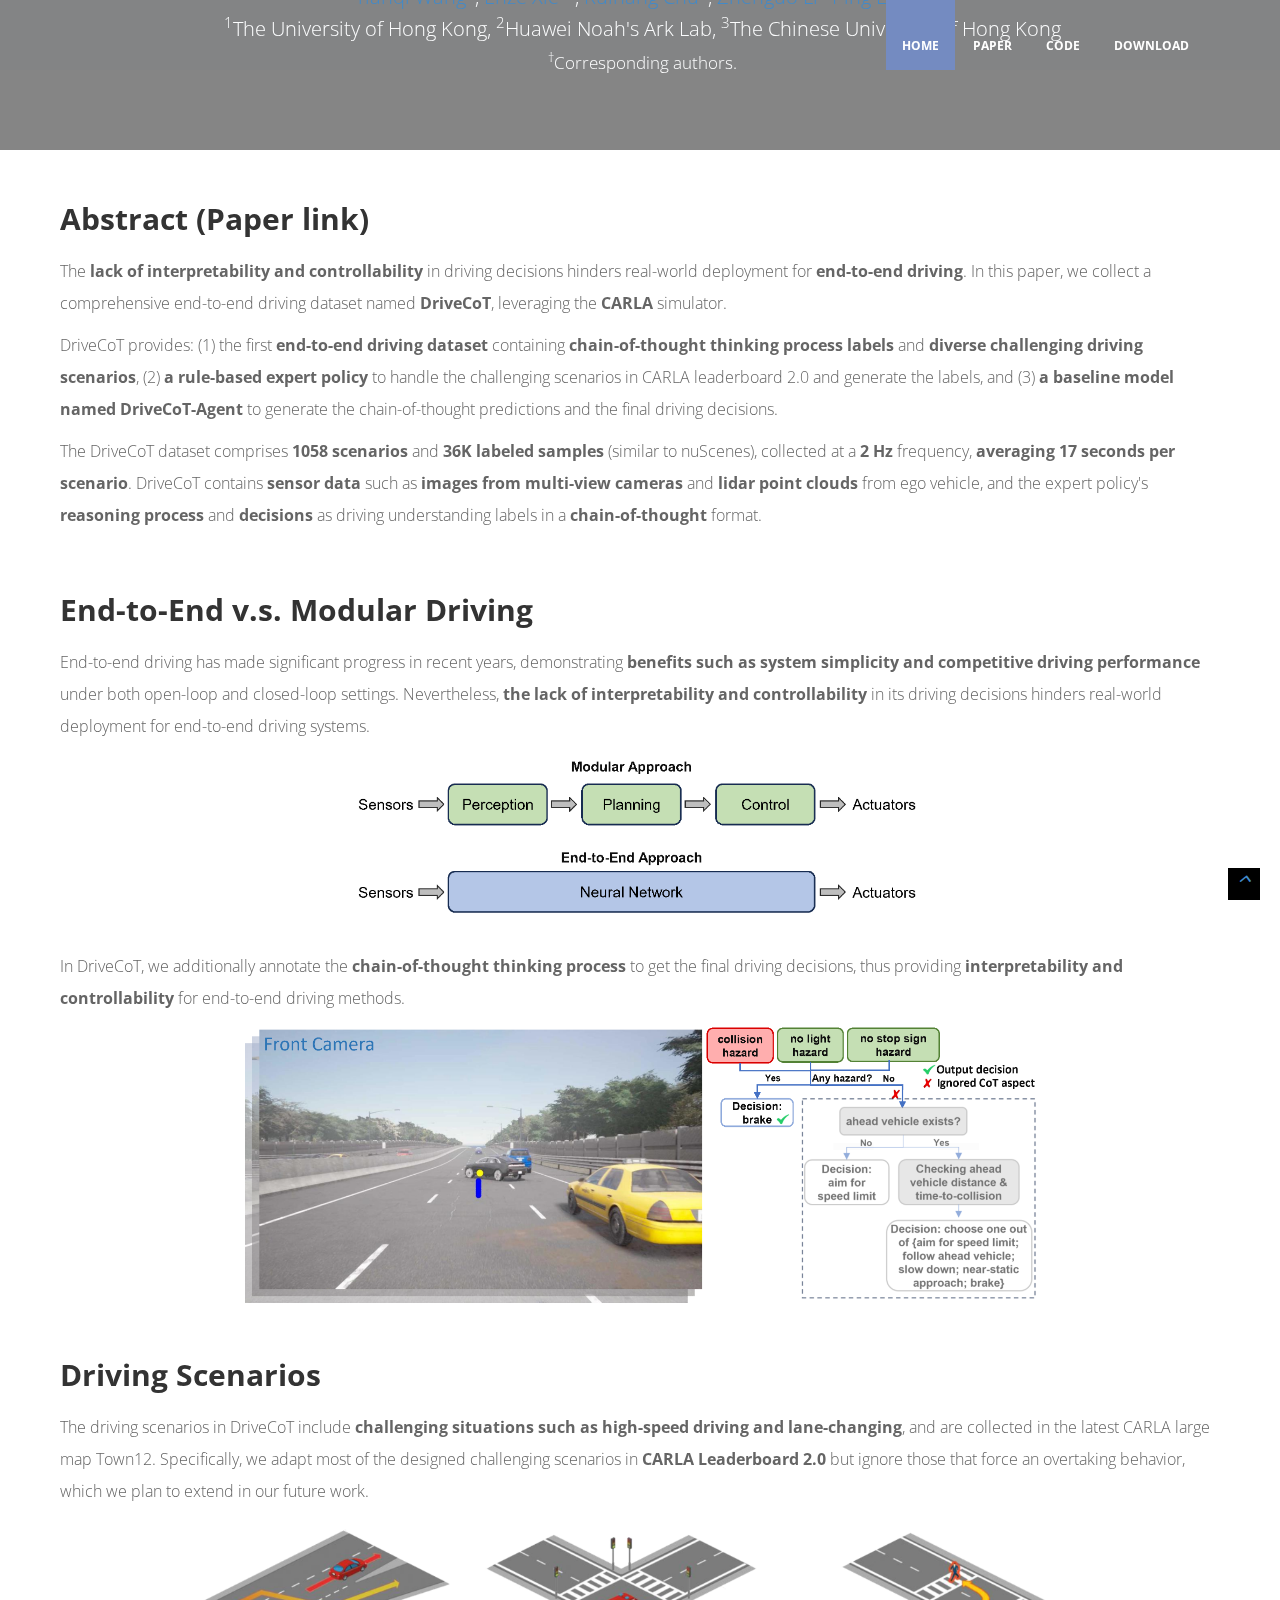
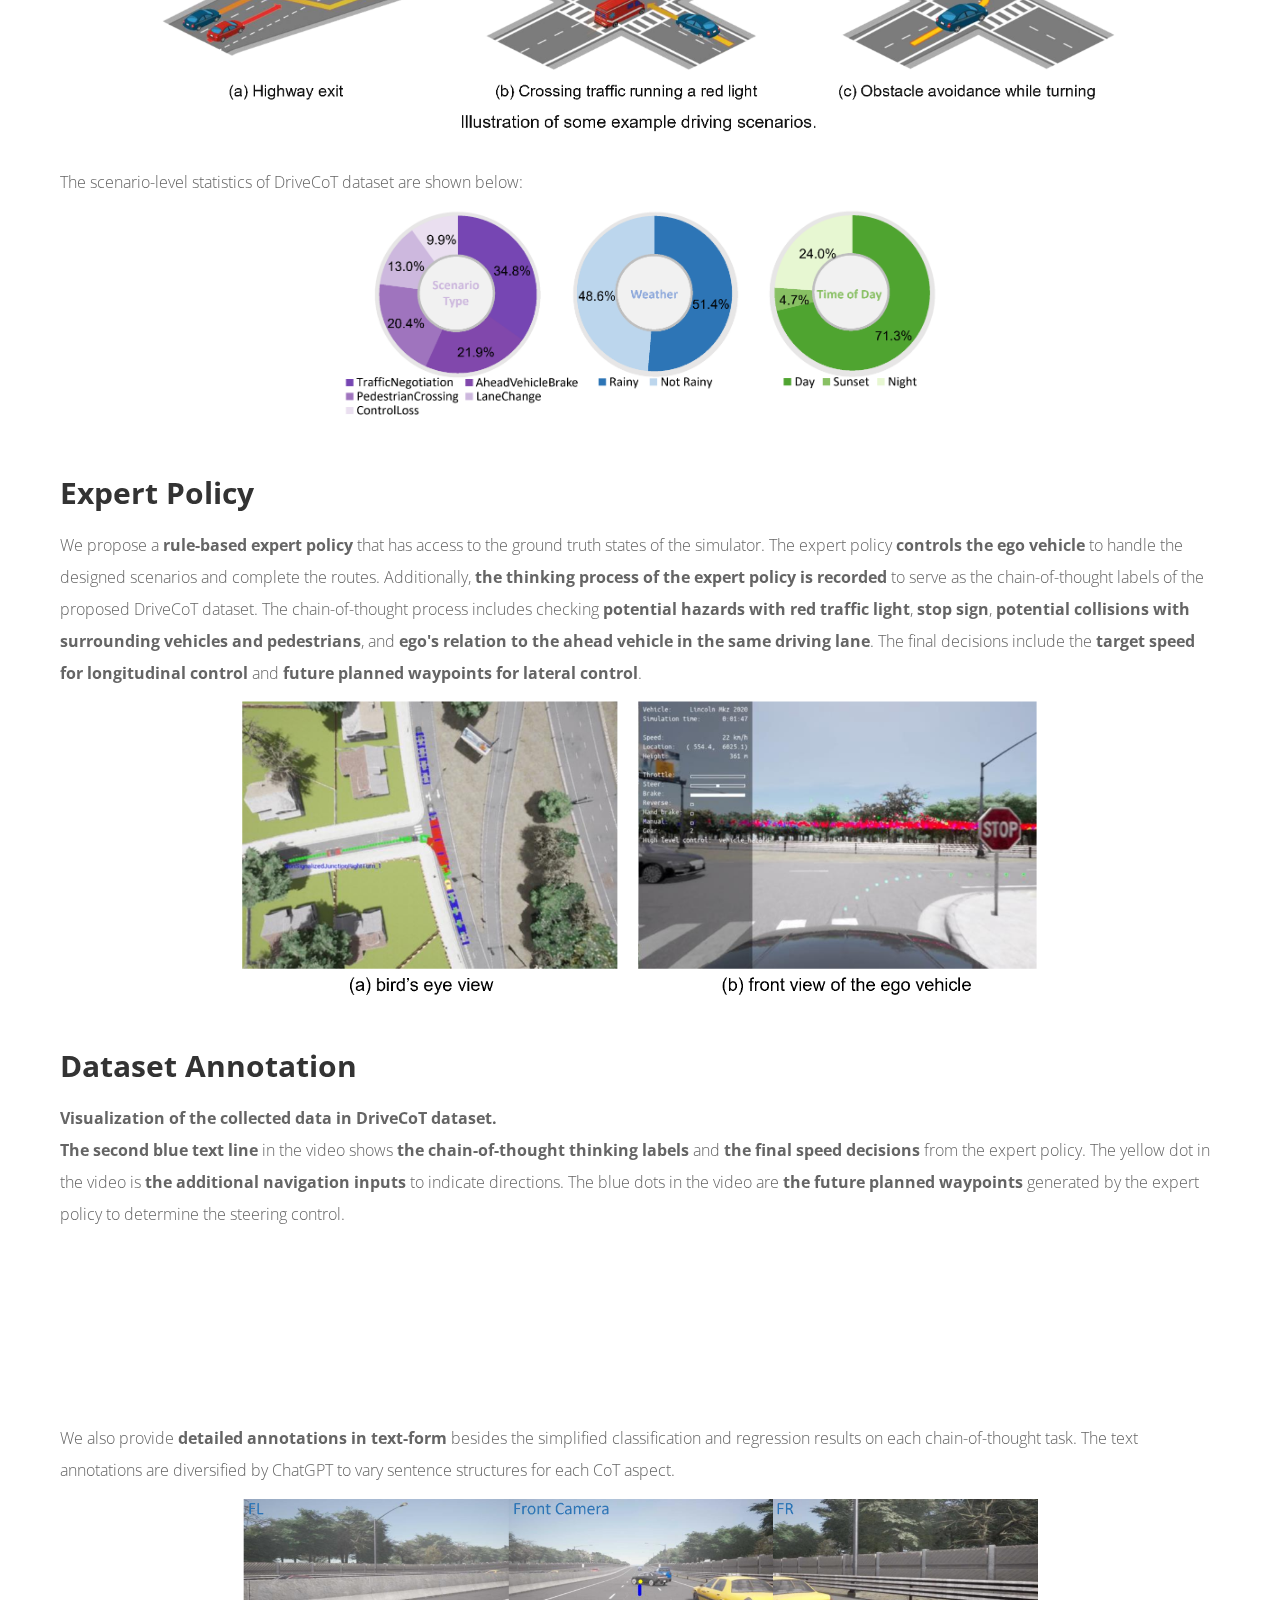
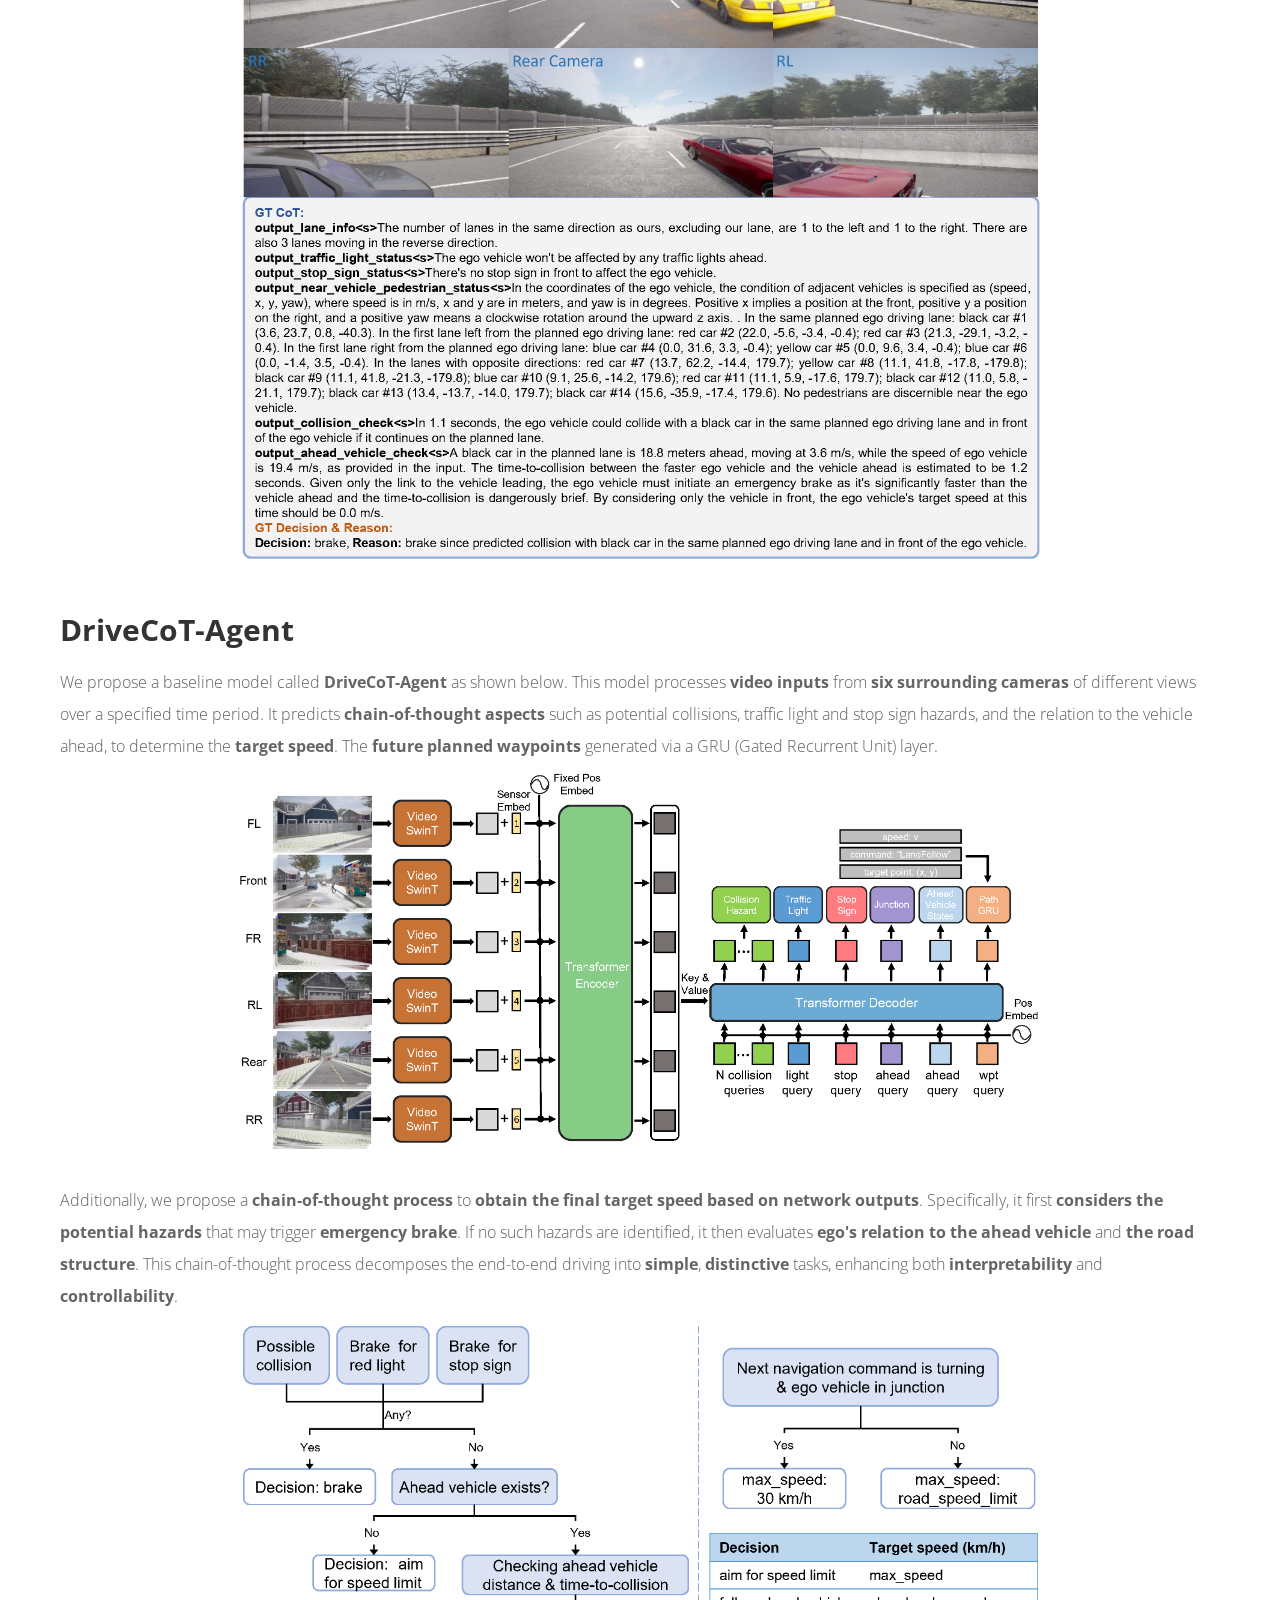
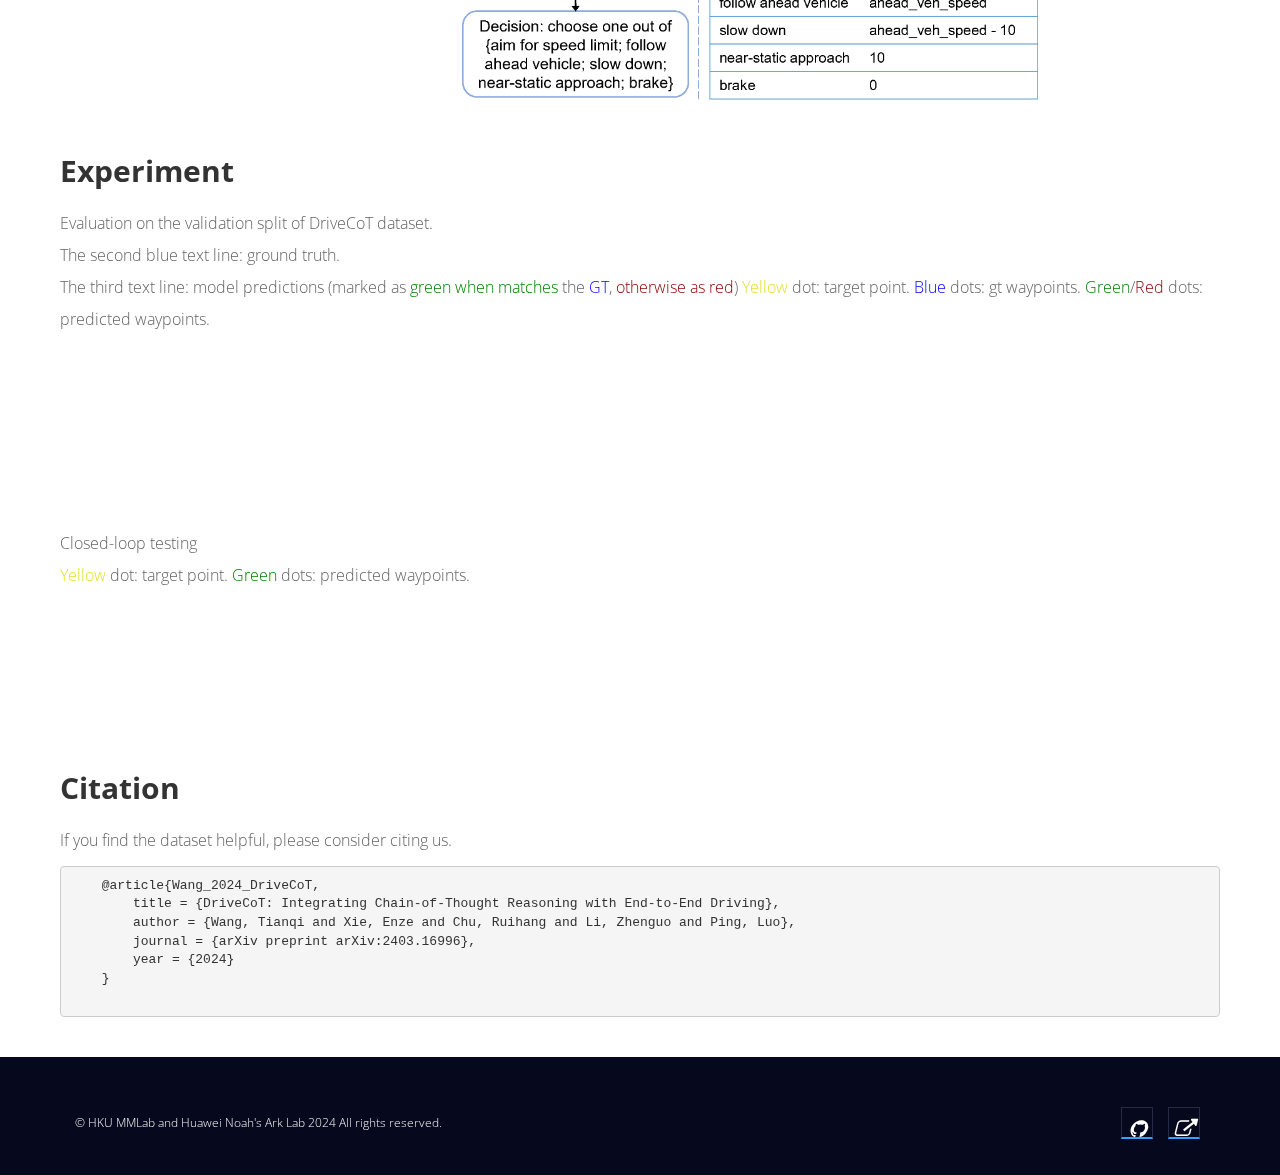
==== commit 1b160e1b: "website code" ====
--- a/index.html
+++ b/index.html
@@ -57,7 +57,7 @@
                                 <a href="index.html">Home</a>
                             </li>
                             <li>
-                                <a href="https://arxiv.org/pdf/xxxx.pdf">Paper</a>
+                                <a href="https://arxiv.org/pdf/2403.16996.pdf">Paper</a>
                             </li>
                             <li>
                                 <a href="https://github.com/tianqi-wang1996/xxx">Code</a>
@@ -122,7 +122,7 @@
             <div class="row">
                 <div class="wow fadeInRight animated" data-wow-animation-name="none">
                     <br>
-                    <h2>Abstract (<a href="https://arxiv.org/pdf/2304.01168.pdf" style="color: inherit;">Paper link</a>)</h2>
+                    <h2>Abstract (<a href="https://arxiv.org/pdf/2403.16996.pdf" style="color: inherit;">Paper link</a>)</h2>
                     <p style="font-size:16px">
                         The <b>lack of interpretability and controllability</b> in driving decisions hinders real-world deployment for <b>end-to-end driving</b>.
                         In this paper, we collect a comprehensive end-to-end driving dataset named <b>DriveCoT</b>, leveraging the <b>CARLA</b> simulator.
@@ -278,7 +278,7 @@
     @article{Wang_2024_DriveCoT,
         title = {DriveCoT: Integrating Chain-of-Thought Reasoning with End-to-End Driving},
         author = {Wang, Tianqi and Xie, Enze and Chu, Ruihang and Li, Zhenguo and Ping, Luo},
-        journal = {arXiv preprint arXiv:xxxxx},
+        journal = {arXiv preprint arXiv:2403.16996},
         year = {2024}
     }
                     </pre>
